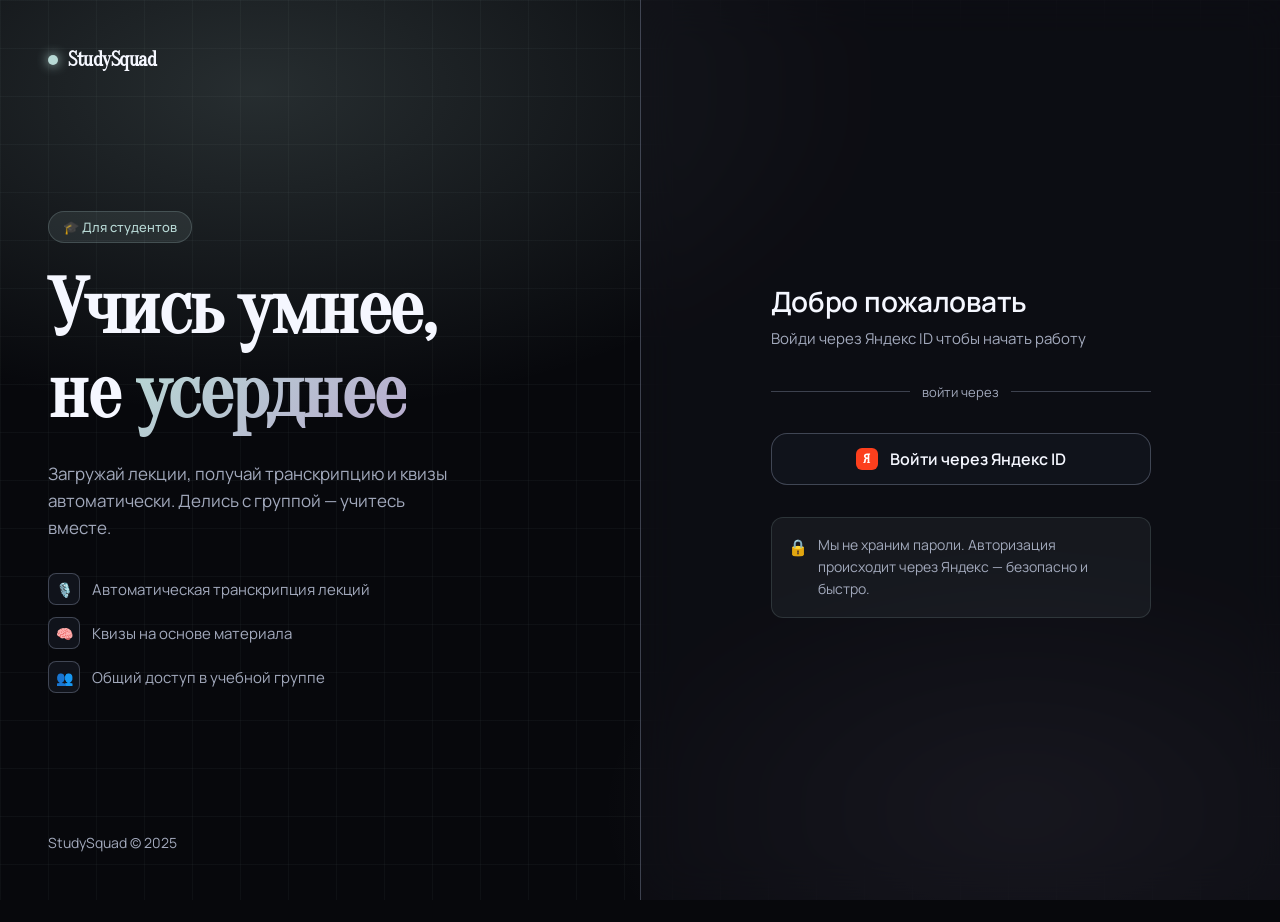
==== index.html @ 183f1c45 "ud upload video" ====
<!DOCTYPE html>
<html lang="ru">
<head>
  <meta charset="UTF-8" />
  <meta name="viewport" content="width=device-width, initial-scale=1.0" />
  <title>StudySquad — учись вместе</title>
  <script>(function(){try{var t=localStorage.getItem("study_theme")||"dark";document.documentElement.setAttribute("data-theme",t);}catch(e){document.documentElement.setAttribute("data-theme","dark");}})();</script>
  <link rel="preconnect" href="https://fonts.googleapis.com" />
  <link href="https://fonts.googleapis.com/css2?family=JetBrains+Mono:wght@500;600&family=Manrope:wght@400;500;600;700&family=Oranienbaum&display=swap" rel="stylesheet" />
  <style>
    *, *::before, *::after { box-sizing: border-box; margin: 0; padding: 0; }

    :root {
      --bg: #07080c;
      --surface: #10131b;
      --border: rgba(166,177,204,0.32);
      --accent: #b7d8d4;
      --accent2: #b8abce;
      --text: #f5f7ff;
      --muted: #a2a9bc;
      --radius: 16px;
      --font-display: 'Oranienbaum', serif;
      --font-ui: 'Manrope', sans-serif;
      --font-mono: 'JetBrains Mono', ui-monospace, SFMono-Regular, Menlo, Consolas, monospace;
    }

    html, body {
      height: 100%;
      background: var(--bg);
      color: var(--text);
      font-family: var(--font-ui);
      overflow: hidden;
    }

    /* Background */
    .bg {
      position: fixed; inset: 0; z-index: 0;
      background:
        radial-gradient(ellipse 80% 60% at 20% 10%, rgba(183,216,212,0.18) 0%, transparent 60%),
        radial-gradient(ellipse 60% 50% at 80% 90%, rgba(184,171,206,0.12) 0%, transparent 55%),
        var(--bg);
    }

    .grid-overlay {
      position: fixed; inset: 0; z-index: 0;
      background-image:
        linear-gradient(rgba(183,216,212,0.04) 1px, transparent 1px),
        linear-gradient(90deg, rgba(183,216,212,0.04) 1px, transparent 1px);
      background-size: 48px 48px;
    }

    /* Layout */
    .page {
      position: relative; z-index: 1;
      height: 100vh;
      display: grid;
      grid-template-columns: 1fr 1fr;
    }

    /* Left panel */
    .left {
      display: flex;
      flex-direction: column;
      justify-content: space-between;
      padding: 48px;
    }

    .logo {
      font-family: var(--font-display);
      font-size: 20px;
      font-weight: 700;
      letter-spacing: -0.5px;
      display: flex;
      align-items: center;
      gap: 10px;
    }

    .logo-dot {
      width: 10px; height: 10px;
      border-radius: 50%;
      background: var(--accent);
      box-shadow: 0 0 12px var(--accent);
      animation: pulse 2s ease-in-out infinite;
    }

    @keyframes pulse {
      0%, 100% { opacity: 1; transform: scale(1); }
      50% { opacity: 0.6; transform: scale(0.8); }
    }

    .hero {
      flex: 1;
      display: flex;
      flex-direction: column;
      justify-content: center;
      gap: 24px;
      padding: 40px 0;
    }

    .tag {
      display: inline-flex;
      align-items: center;
      gap: 8px;
      background: rgba(183,216,212,0.10);
      border: 1px solid rgba(183,216,212,0.2);
      border-radius: 100px;
      padding: 6px 14px;
      font-size: 13px;
      color: var(--accent);
      font-weight: 500;
      width: fit-content;
    }

    h1 {
      font-family: var(--font-display);
      font-size: clamp(48px, 6vw, 78px);
      font-weight: 900;
      line-height: 1.1;
      letter-spacing: -1.5px;
    }

    h1 span {
      background: linear-gradient(135deg, var(--accent), var(--accent2));
      -webkit-background-clip: text;
      -webkit-text-fill-color: transparent;
      background-clip: text;
    }

    .desc {
      font-size: 17px;
      color: var(--muted);
      line-height: 1.6;
      max-width: 400px;
    }

    .features {
      display: flex;
      flex-direction: column;
      gap: 12px;
      margin-top: 8px;
    }

    .feature {
      display: flex;
      align-items: center;
      gap: 12px;
      font-size: 15px;
      color: var(--muted);
    }

    .feature-icon {
      width: 32px; height: 32px;
      border-radius: 8px;
      background: var(--surface);
      border: 1px solid var(--border);
      display: flex; align-items: center; justify-content: center;
      font-size: 14px;
      flex-shrink: 0;
    }

    .footer-text {
      font-size: 14px;
      color: var(--muted);
    }

    /* Right panel */
    .right {
      display: flex;
      align-items: center;
      justify-content: center;
      padding: 48px;
      border-left: 1px solid var(--border);
      background: rgba(19,19,26,0.5);
      backdrop-filter: blur(20px);
    }

    .card {
      width: 100%;
      max-width: 380px;
      display: flex;
      flex-direction: column;
      gap: 32px;
    }

    .card-header h2 {
      font-family: var(--font-ui);
      font-size: 28px;
      font-weight: 600;
      letter-spacing: -0.01em;
      margin-bottom: 8px;
    }

    .card-header p {
      font-size: 15px;
      color: var(--muted);
      line-height: 1.5;
    }

    .divider {
      display: flex;
      align-items: center;
      gap: 12px;
      color: var(--muted);
      font-size: 13px;
    }

    .divider::before, .divider::after {
      content: '';
      flex: 1;
      height: 1px;
      background: var(--border);
    }

    .btn-yandex {
      width: 100%;
      padding: 14px 20px;
      border-radius: var(--radius);
      border: 1px solid var(--border);
      background: var(--surface);
      color: var(--text);
      font-family: var(--font-ui);
      font-size: 16px;
      font-weight: 600;
      cursor: pointer;
      display: flex;
      align-items: center;
      justify-content: center;
      gap: 12px;
      transition: all 0.2s ease;
      text-decoration: none;
    }

    .btn-yandex:hover {
      background: rgba(183,216,212,0.10);
      border-color: rgba(183,216,212,0.4);
      transform: translateY(-1px);
      box-shadow: 0 8px 24px rgba(183,216,212,0.15);
    }

    .btn-yandex:active { transform: translateY(0); }

    .yandex-logo {
      width: 22px; height: 22px;
      background: #fc3f1d;
      border-radius: 6px;
      display: flex; align-items: center; justify-content: center;
      font-weight: 900;
      font-size: 13px;
      color: white;
      font-family: var(--font-display);
      flex-shrink: 0;
    }

    .info-block {
      background: rgba(183,216,212,0.06);
      border: 1px solid rgba(183,216,212,0.15);
      border-radius: 12px;
      padding: 16px;
      font-size: 14px;
      color: var(--muted);
      line-height: 1.6;
      display: flex;
      gap: 10px;
      align-items: flex-start;
    }

    .info-block .icon { font-size: 16px; flex-shrink: 0; margin-top: 1px; }

    /* Mobile */
    @media (max-width: 768px) {
      .page { grid-template-columns: 1fr; }
      .left { display: none; }
      .right { border-left: none; padding: 24px; }
    }

    /* Entrance animation */
    .card { animation: fadeUp 0.6s ease both; }
    .left .hero { animation: fadeUp 0.5s ease both; }

    @keyframes fadeUp {
      from { opacity: 0; transform: translateY(20px); }
      to { opacity: 1; transform: translateY(0); }
    }
  </style>
  <link rel="stylesheet" href="theme-3-1.css" />
  <script src="theme-switcher.js" defer></script>
</head>
<body>
  <div class="bg"></div>
  <div class="grid-overlay"></div>

  <div class="page">
    <!-- Left -->
    <div class="left">
      <div class="logo">
        <div class="logo-dot"></div>
        StudySquad
      </div>

      <div class="hero">
        <div class="tag">🎓 Для студентов</div>
        <h1>Учись умнее,<br />не <span>усерднее</span></h1>
        <p class="desc">Загружай лекции, получай транскрипцию и квизы автоматически. Делись с группой — учитесь вместе.</p>

        <div class="features">
          <div class="feature">
            <div class="feature-icon">🎙️</div>
            Автоматическая транскрипция лекций
          </div>
          <div class="feature">
            <div class="feature-icon">🧠</div>
            Квизы на основе материала
          </div>
          <div class="feature">
            <div class="feature-icon">👥</div>
            Общий доступ в учебной группе
          </div>
        </div>
      </div>

      <p class="footer-text">StudySquad © 2025</p>
    </div>

    <!-- Right -->
    <div class="right">
      <div class="card">
        <div class="card-header">
          <h2>Добро пожаловать</h2>
          <p>Войди через Яндекс ID чтобы начать работу</p>
        </div>

        <div class="divider">войти через</div>

        <a href="#" class="btn-yandex" id="loginBtn">
          <div class="yandex-logo">Я</div>
          Войти через Яндекс ID
        </a>

        <div class="info-block">
          <span class="icon">🔒</span>
          <span>Мы не храним пароли. Авторизация происходит через Яндекс — безопасно и быстро.</span>
        </div>
      </div>
    </div>
  </div>

  <script>
    // Конфиг — замени CLIENT_ID на свой из oauth.yandex.ru
    const CONFIG = {
      CLIENT_ID: 'd99fd9a6b15043a9a332ecf4b406b68f',
      REDIRECT_URI: 'https://sunrekay.github.io/study-squad/callback.html',
      API_URL: 'https://d5dl1rb13ng0aicdmdk1.hsvi2zuh.apigw.yandexcloud.net'
    }

    document.getElementById('loginBtn').addEventListener('click', (e) => {
      e.preventDefault()
      const url = `https://oauth.yandex.ru/authorize?response_type=code&client_id=${CONFIG.CLIENT_ID}&redirect_uri=${encodeURIComponent(CONFIG.REDIRECT_URI)}`
      window.location.href = url
    })

    // Если уже залогинен — редирект на дашборд
    if (localStorage.getItem('token')) {
      window.location.href = 'dashboard.html'
    }
  </script>
</body>
</html>
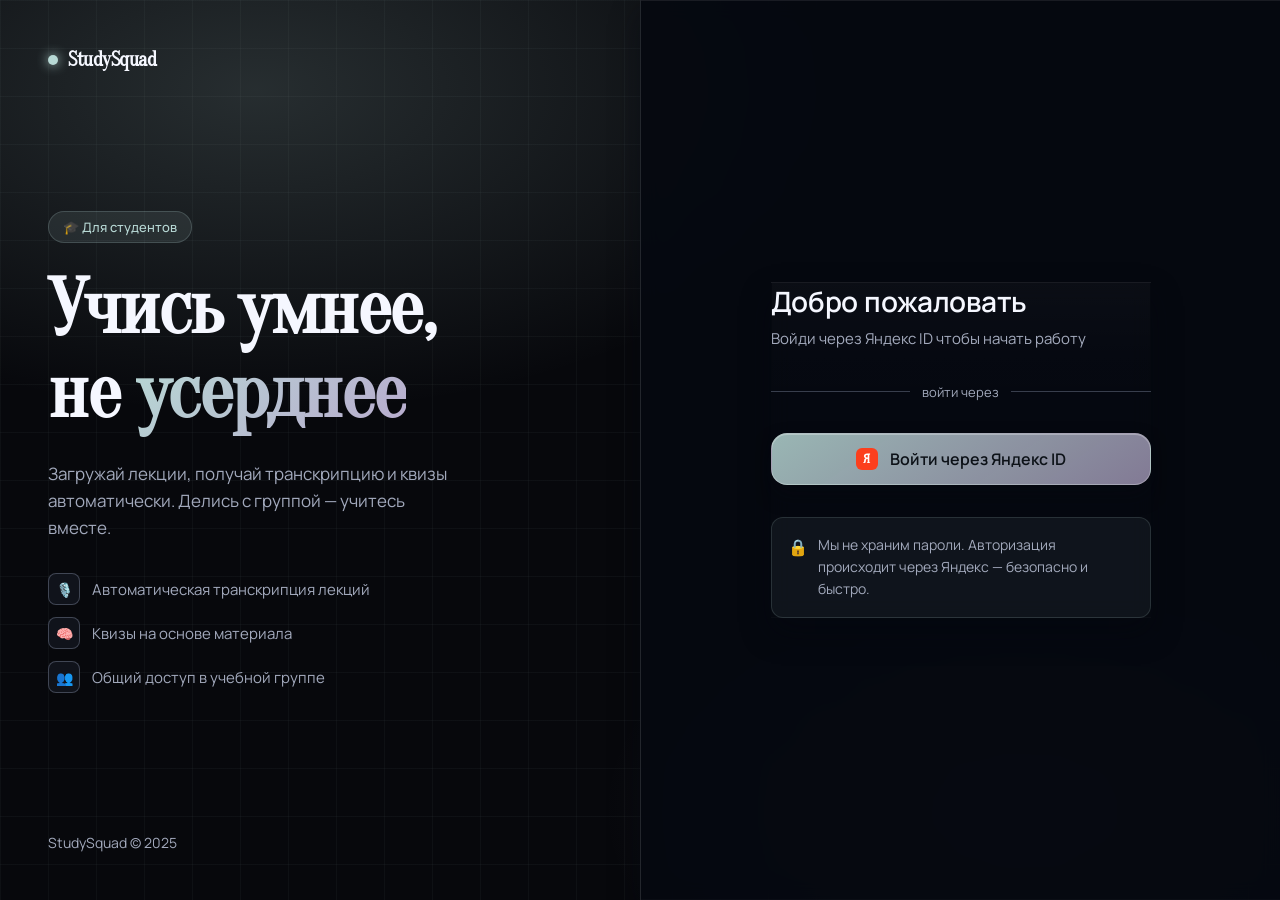
==== commit cf670749: "ud upload video" ====
--- a/index.html
+++ b/index.html
@@ -4,7 +4,7 @@
   <meta charset="UTF-8" />
   <meta name="viewport" content="width=device-width, initial-scale=1.0" />
   <title>StudySquad — учись вместе</title>
-  <script>(function(){try{var t=localStorage.getItem("study_theme")||"dark";document.documentElement.setAttribute("data-theme",t);}catch(e){document.documentElement.setAttribute("data-theme","dark");}})();</script>
+  <script>document.documentElement.setAttribute("data-theme","dark");</script>
   <link rel="preconnect" href="https://fonts.googleapis.com" />
   <link href="https://fonts.googleapis.com/css2?family=JetBrains+Mono:wght@500;600&family=Manrope:wght@400;500;600;700&family=Oranienbaum&display=swap" rel="stylesheet" />
   <style>
@@ -283,7 +283,7 @@
     }
   </style>
   <link rel="stylesheet" href="theme-3-1.css" />
-  <script src="theme-switcher.js" defer></script>
+
 </head>
 <body>
   <div class="bg"></div>
--- a/theme-3-1.css
+++ b/theme-3-1.css
@@ -0,0 +1,155 @@
+/* ══════════════════════════════════════════════
+   ТЁМНАЯ ТЕМА (по умолчанию)
+══════════════════════════════════════════════ */
+:root,
+[data-theme="dark"] {
+  --bg: #07080c;
+  --surface: #10131b;
+  --surface2: #171c27;
+  --border: rgba(166,177,204,0.32);
+  --accent: #b7d8d4;
+  --accent2: #b8abce;
+  --text: #f5f7ff;
+  --muted: #a2a9bc;
+  --success: #4ade80;
+  --error: #f87171;
+  --warning: #fbbf24;
+
+  --glass-fill: rgba(8, 11, 18, 0.88);
+  --glass-fill-strong: rgba(6, 9, 16, 0.94);
+  --glass-stroke: rgba(255, 255, 255, 0.12);
+  --glass-stroke-soft: rgba(255, 255, 255, 0.09);
+  --glass-inner: inset 0 1px 0 rgba(255, 255, 255, 0.08), inset 0 -1px 0 rgba(255, 255, 255, 0.02);
+  --glass-shadow: 0 14px 28px rgba(4, 7, 16, 0.44);
+  --glass-blur: 10px;
+
+}
+
+
+/* ══════════════════════════════════════════════
+   ДЕКОРАТИВНЫЙ ФОН (цветы)
+══════════════════════════════════════════════ */
+.bg::before,
+.bg::after {
+  content: '';
+  position: absolute;
+  pointer-events: none;
+  background-repeat: no-repeat;
+  background-size: contain;
+  filter: saturate(112%) drop-shadow(0 12px 24px rgba(7, 11, 24, 0.42));
+}
+
+.bg::before {
+  width: clamp(136px, 16vw, 240px);
+  height: clamp(136px, 16vw, 240px);
+  left: clamp(8px, 2vw, 26px);
+  bottom: clamp(8px, 2vw, 34px);
+  opacity: 0.23;
+  background-image: url('design-concepts/assets/flowers/flower-9.png');
+}
+
+.bg::after {
+  width: clamp(128px, 14vw, 220px);
+  height: clamp(128px, 14vw, 220px);
+  right: clamp(4px, 1.8vw, 22px);
+  top: clamp(40px, 12vh, 110px);
+  opacity: 0.2;
+  background-image: url('design-concepts/assets/flowers/flower-16.png');
+}
+
+
+/* ══════════════════════════════════════════════
+   GLASSMORPHISM (тёмная тема)
+══════════════════════════════════════════════ */
+[data-theme="dark"] .right,
+[data-theme="dark"] .sidebar,
+[data-theme="dark"] .mobile-nav,
+[data-theme="dark"] .mobile-header,
+[data-theme="dark"] .card,
+[data-theme="dark"] .stat-card,
+[data-theme="dark"] .transcription-card,
+[data-theme="dark"] .quiz-card,
+[data-theme="dark"] .transcript-card,
+[data-theme="dark"] .question-card,
+[data-theme="dark"] .results-card,
+[data-theme="dark"] .dropzone,
+[data-theme="dark"] .copy-btn,
+[data-theme="dark"] .btn-secondary {
+  background: var(--glass-fill-strong) !important;
+  border-color: var(--glass-stroke) !important;
+  backdrop-filter: blur(var(--glass-blur)) saturate(108%);
+  -webkit-backdrop-filter: blur(var(--glass-blur)) saturate(108%);
+  box-shadow: var(--glass-inner), var(--glass-shadow);
+}
+
+[data-theme="dark"] .stat-card::before,
+[data-theme="dark"] .transcription-card::before,
+[data-theme="dark"] .quiz-card::before,
+[data-theme="dark"] .transcript-card::before,
+[data-theme="dark"] .question-card::before,
+[data-theme="dark"] .results-card::before,
+[data-theme="dark"] .dropzone::before,
+[data-theme="dark"] .card::before {
+  content: '';
+  position: absolute;
+  inset: 1px;
+  border-radius: inherit;
+  pointer-events: none;
+  background: linear-gradient(180deg, rgba(255,255,255,0.07), rgba(255,255,255,0.008) 24%, transparent 52%);
+  opacity: 0.34;
+}
+
+[data-theme="dark"] .input {
+  background: rgba(8, 12, 20, 0.72) !important;
+  border-color: var(--glass-stroke-soft) !important;
+}
+[data-theme="dark"] .input:focus { border-color: rgba(183,216,212,0.54) !important; }
+
+/* ══════════════════════════════════════════════
+   КНОПКИ (обе темы)
+══════════════════════════════════════════════ */
+.btn-primary,
+.btn-submit,
+.btn-start,
+.btn-next,
+.btn-yandex {
+  color: #0d1218 !important;
+  border-color: rgba(255, 255, 255, 0.25) !important;
+  background: linear-gradient(145deg, rgba(183,216,212,0.84), rgba(184,171,206,0.7)) !important;
+  box-shadow: inset 0 1px 0 rgba(255,255,255,0.28), 0 10px 20px rgba(6,10,18,0.34) !important;
+}
+
+
+.btn-primary:hover,
+.btn-submit:hover:not(:disabled),
+.btn-start:hover,
+.btn-next:hover { transform: translateY(-1px); }
+
+
+/* ══════════════════════════════════════════════
+   РАЗНОЕ
+══════════════════════════════════════════════ */
+.nav-item.nav-disabled {
+  opacity: 0.54;
+  pointer-events: none;
+  cursor: default;
+}
+
+.mobile-nav-item {
+  font-size: 11px !important;
+}
+
+a:focus-visible,
+button:focus-visible,
+input:focus-visible,
+select:focus-visible,
+textarea:focus-visible {
+  outline: 2px solid var(--accent) !important;
+  outline-offset: 2px !important;
+}
+
+@media (max-width: 768px) {
+  .bg::after { display: none; }
+  .bg::before { opacity: 0.16; left: -4px; bottom: 12px; }
+}
+
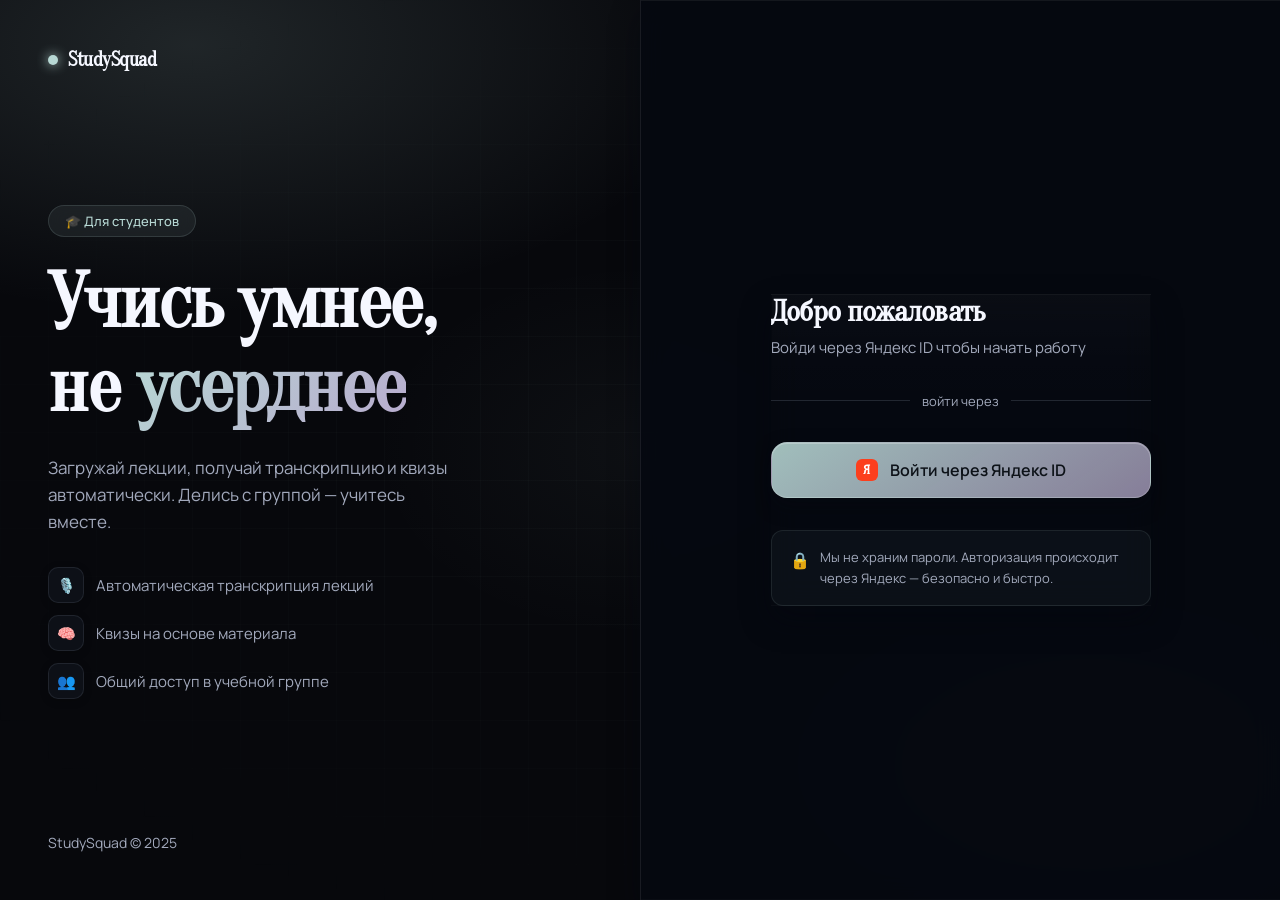
==== commit 5ae740f6: "ud upload video" ====
--- a/index.html
+++ b/index.html
@@ -36,17 +36,20 @@
     .bg {
       position: fixed; inset: 0; z-index: 0;
       background:
-        radial-gradient(ellipse 80% 60% at 20% 10%, rgba(183,216,212,0.18) 0%, transparent 60%),
-        radial-gradient(ellipse 60% 50% at 80% 90%, rgba(184,171,206,0.12) 0%, transparent 55%),
+        radial-gradient(ellipse 70% 50% at 15% 5%, rgba(183,216,212,0.14) 0%, transparent 60%),
+        radial-gradient(ellipse 50% 40% at 85% 85%, rgba(184,171,206,0.10) 0%, transparent 55%),
+        radial-gradient(ellipse 30% 30% at 50% 50%, rgba(183,216,212,0.04) 0%, transparent 70%),
         var(--bg);
     }
 
     .grid-overlay {
       position: fixed; inset: 0; z-index: 0;
       background-image:
-        linear-gradient(rgba(183,216,212,0.04) 1px, transparent 1px),
-        linear-gradient(90deg, rgba(183,216,212,0.04) 1px, transparent 1px);
+        linear-gradient(rgba(183,216,212,0.025) 1px, transparent 1px),
+        linear-gradient(90deg, rgba(183,216,212,0.025) 1px, transparent 1px);
       background-size: 48px 48px;
+      mask-image: radial-gradient(ellipse 80% 70% at 50% 50%, black 30%, transparent 80%);
+      -webkit-mask-image: radial-gradient(ellipse 80% 70% at 50% 50%, black 30%, transparent 80%);
     }
 
     /* Layout */
@@ -101,14 +104,15 @@
       display: inline-flex;
       align-items: center;
       gap: 8px;
-      background: rgba(183,216,212,0.10);
-      border: 1px solid rgba(183,216,212,0.2);
+      background: rgba(183,216,212,0.08);
+      border: 1px solid rgba(183,216,212,0.15);
       border-radius: 100px;
-      padding: 6px 14px;
+      padding: 6px 16px;
       font-size: 13px;
       color: var(--accent);
       font-weight: 500;
       width: fit-content;
+      backdrop-filter: blur(8px);
     }
 
     h1 {
@@ -149,13 +153,14 @@
     }
 
     .feature-icon {
-      width: 32px; height: 32px;
-      border-radius: 8px;
-      background: var(--surface);
-      border: 1px solid var(--border);
+      width: 36px; height: 36px;
+      border-radius: 10px;
+      background: rgba(16, 19, 27, 0.8);
+      border: 1px solid rgba(166,177,204,0.12);
       display: flex; align-items: center; justify-content: center;
-      font-size: 14px;
+      font-size: 15px;
       flex-shrink: 0;
+      box-shadow: 0 2px 8px rgba(0,0,0,0.2);
     }
 
     .footer-text {
@@ -169,9 +174,9 @@
       align-items: center;
       justify-content: center;
       padding: 48px;
-      border-left: 1px solid var(--border);
-      background: rgba(19,19,26,0.5);
-      backdrop-filter: blur(20px);
+      border-left: 1px solid rgba(166,177,204,0.10);
+      background: rgba(12,14,22,0.6);
+      backdrop-filter: blur(24px);
     }
 
     .card {
@@ -183,10 +188,10 @@
     }
 
     .card-header h2 {
-      font-family: var(--font-ui);
-      font-size: 28px;
-      font-weight: 600;
-      letter-spacing: -0.01em;
+      font-family: var(--font-display);
+      font-size: 30px;
+      font-weight: 700;
+      letter-spacing: -0.02em;
       margin-bottom: 8px;
     }
 
@@ -213,9 +218,9 @@
 
     .btn-yandex {
       width: 100%;
-      padding: 14px 20px;
+      padding: 16px 20px;
       border-radius: var(--radius);
-      border: 1px solid var(--border);
+      border: 1px solid rgba(166,177,204,0.15);
       background: var(--surface);
       color: var(--text);
       font-family: var(--font-ui);
@@ -226,15 +231,27 @@
       align-items: center;
       justify-content: center;
       gap: 12px;
-      transition: all 0.2s ease;
+      transition: all 0.25s ease;
       text-decoration: none;
-    }
+      position: relative;
+      overflow: hidden;
+    }
+
+    .btn-yandex::before {
+      content: '';
+      position: absolute;
+      inset: 0;
+      background: linear-gradient(145deg, rgba(183,216,212,0.06), rgba(184,171,206,0.04));
+      opacity: 0;
+      transition: opacity 0.25s;
+    }
+
+    .btn-yandex:hover::before { opacity: 1; }
 
     .btn-yandex:hover {
-      background: rgba(183,216,212,0.10);
-      border-color: rgba(183,216,212,0.4);
-      transform: translateY(-1px);
-      box-shadow: 0 8px 24px rgba(183,216,212,0.15);
+      border-color: rgba(183,216,212,0.3);
+      transform: translateY(-2px);
+      box-shadow: 0 10px 28px rgba(183,216,212,0.12);
     }
 
     .btn-yandex:active { transform: translateY(0); }
@@ -252,11 +269,11 @@
     }
 
     .info-block {
-      background: rgba(183,216,212,0.06);
-      border: 1px solid rgba(183,216,212,0.15);
+      background: rgba(183,216,212,0.04);
+      border: 1px solid rgba(183,216,212,0.10);
       border-radius: 12px;
-      padding: 16px;
-      font-size: 14px;
+      padding: 16px 18px;
+      font-size: 13px;
       color: var(--muted);
       line-height: 1.6;
       display: flex;
@@ -273,14 +290,18 @@
       .right { border-left: none; padding: 24px; }
     }
 
-    /* Entrance animation */
-    .card { animation: fadeUp 0.6s ease both; }
-    .left .hero { animation: fadeUp 0.5s ease both; }
+    /* Entrance animations */
+    .left .logo { animation: fadeUp 0.5s ease both; animation-delay: 0.1s; }
+    .left .hero { animation: fadeUp 0.6s ease both; animation-delay: 0.2s; }
+    .left .footer-text { animation: fadeUp 0.5s ease both; animation-delay: 0.4s; }
+    .card { animation: fadeUp 0.6s ease both; animation-delay: 0.3s; }
 
     @keyframes fadeUp {
-      from { opacity: 0; transform: translateY(20px); }
+      from { opacity: 0; transform: translateY(16px); }
       to { opacity: 1; transform: translateY(0); }
     }
+
+    .logo, .hero, .footer-text, .card { opacity: 0; }
   </style>
   <link rel="stylesheet" href="theme-3-1.css" />
 
--- a/theme-3-1.css
+++ b/theme-3-1.css
@@ -6,7 +6,7 @@
   --bg: #07080c;
   --surface: #10131b;
   --surface2: #171c27;
-  --border: rgba(166,177,204,0.32);
+  --border: rgba(166,177,204,0.18);
   --accent: #b7d8d4;
   --accent2: #b8abce;
   --text: #f5f7ff;
@@ -17,14 +17,31 @@
 
   --glass-fill: rgba(8, 11, 18, 0.88);
   --glass-fill-strong: rgba(6, 9, 16, 0.94);
-  --glass-stroke: rgba(255, 255, 255, 0.12);
-  --glass-stroke-soft: rgba(255, 255, 255, 0.09);
-  --glass-inner: inset 0 1px 0 rgba(255, 255, 255, 0.08), inset 0 -1px 0 rgba(255, 255, 255, 0.02);
+  --glass-stroke: rgba(255, 255, 255, 0.08);
+  --glass-stroke-soft: rgba(255, 255, 255, 0.05);
+  --glass-inner: inset 0 1px 0 rgba(255, 255, 255, 0.06), inset 0 -1px 0 rgba(255, 255, 255, 0.02);
   --glass-shadow: 0 14px 28px rgba(4, 7, 16, 0.44);
-  --glass-blur: 10px;
-
-}
-
+  --glass-blur: 14px;
+
+  --glow-accent: rgba(183,216,212,0.12);
+  --glow-accent2: rgba(184,171,206,0.10);
+}
+
+/* ══════════════════════════════════════════════
+   ПЛАВНЫЕ ПЕРЕХОДЫ
+══════════════════════════════════════════════ */
+*, *::before, *::after {
+  transition-property: background-color, border-color, box-shadow, opacity, transform;
+  transition-duration: 0s;
+  transition-timing-function: ease;
+}
+
+a, button, .nav-item, .stat-card, .transcription-card, .quiz-card,
+.transcript-card, .question-card, .option, .btn-primary, .btn-secondary,
+.btn-submit, .btn-start, .btn-next, .btn-yandex, .copy-btn, .tab-btn,
+.dropzone, .mobile-nav-item {
+  transition-duration: 0.2s;
+}
 
 /* ══════════════════════════════════════════════
    ДЕКОРАТИВНЫЙ ФОН (цветы)
@@ -57,9 +74,8 @@
   background-image: url('design-concepts/assets/flowers/flower-16.png');
 }
 
-
-/* ══════════════════════════════════════════════
-   GLASSMORPHISM (тёмная тема)
+/* ══════════════════════════════════════════════
+   GLASSMORPHISM
 ══════════════════════════════════════════════ */
 [data-theme="dark"] .right,
 [data-theme="dark"] .sidebar,
@@ -95,7 +111,7 @@
   inset: 1px;
   border-radius: inherit;
   pointer-events: none;
-  background: linear-gradient(180deg, rgba(255,255,255,0.07), rgba(255,255,255,0.008) 24%, transparent 52%);
+  background: linear-gradient(180deg, rgba(255,255,255,0.06), rgba(255,255,255,0.008) 24%, transparent 52%);
   opacity: 0.34;
 }
 
@@ -106,7 +122,34 @@
 [data-theme="dark"] .input:focus { border-color: rgba(183,216,212,0.54) !important; }
 
 /* ══════════════════════════════════════════════
-   КНОПКИ (обе темы)
+   ЭФФЕКТЫ HOVER НА КАРТОЧКАХ
+══════════════════════════════════════════════ */
+.stat-card,
+.transcription-card,
+.quiz-card,
+.transcript-card {
+  position: relative;
+}
+
+.stat-card:hover {
+  border-color: rgba(183,216,212,0.22) !important;
+  box-shadow: var(--glass-inner), 0 14px 28px rgba(4, 7, 16, 0.44), 0 0 20px var(--glow-accent) !important;
+  transform: translateY(-2px);
+}
+
+.transcription-card:hover {
+  border-color: rgba(183,216,212,0.22) !important;
+  box-shadow: var(--glass-inner), 0 8px 24px rgba(4, 7, 16, 0.44), 0 0 16px var(--glow-accent) !important;
+}
+
+.quiz-card:hover {
+  border-color: rgba(184,171,206,0.22) !important;
+  box-shadow: var(--glass-inner), 0 8px 24px rgba(4, 7, 16, 0.44), 0 0 16px var(--glow-accent2) !important;
+  transform: translateY(-3px);
+}
+
+/* ══════════════════════════════════════════════
+   КНОПКИ
 ══════════════════════════════════════════════ */
 .btn-primary,
 .btn-submit,
@@ -114,23 +157,94 @@
 .btn-next,
 .btn-yandex {
   color: #0d1218 !important;
-  border-color: rgba(255, 255, 255, 0.25) !important;
-  background: linear-gradient(145deg, rgba(183,216,212,0.84), rgba(184,171,206,0.7)) !important;
-  box-shadow: inset 0 1px 0 rgba(255,255,255,0.28), 0 10px 20px rgba(6,10,18,0.34) !important;
-}
-
+  border-color: rgba(255, 255, 255, 0.18) !important;
+  background: linear-gradient(145deg, rgba(183,216,212,0.88), rgba(184,171,206,0.72)) !important;
+  box-shadow: inset 0 1px 0 rgba(255,255,255,0.25), 0 8px 20px rgba(6,10,18,0.34) !important;
+}
 
 .btn-primary:hover,
 .btn-submit:hover:not(:disabled),
 .btn-start:hover,
-.btn-next:hover { transform: translateY(-1px); }
-
+.btn-next:hover {
+  transform: translateY(-2px);
+  box-shadow: inset 0 1px 0 rgba(255,255,255,0.25), 0 12px 28px rgba(183,216,212,0.2) !important;
+}
+
+.btn-primary:active,
+.btn-submit:active,
+.btn-start:active,
+.btn-next:active {
+  transform: translateY(0);
+}
+
+/* ══════════════════════════════════════════════
+   SIDEBAR
+══════════════════════════════════════════════ */
+.sidebar {
+  border-right-color: var(--glass-stroke) !important;
+}
+
+.nav-item.active {
+  background: rgba(183,216,212,0.10) !important;
+  box-shadow: inset 3px 0 0 var(--accent);
+}
+
+.avatar {
+  box-shadow: 0 2px 8px rgba(183,216,212,0.2);
+}
+
+/* ══════════════════════════════════════════════
+   STAT CARDS — АКЦЕНТНЫЕ ПОЛОСКИ
+══════════════════════════════════════════════ */
+.stat-card {
+  overflow: hidden;
+}
+
+.stat-card::after {
+  content: '';
+  position: absolute;
+  top: 0;
+  left: 0;
+  right: 0;
+  height: 2px;
+  background: linear-gradient(90deg, var(--accent), var(--accent2));
+  opacity: 0.6;
+  border-radius: 16px 16px 0 0;
+}
+
+/* ══════════════════════════════════════════════
+   СКРОЛЛБАР
+══════════════════════════════════════════════ */
+::-webkit-scrollbar {
+  width: 6px;
+}
+
+::-webkit-scrollbar-track {
+  background: transparent;
+}
+
+::-webkit-scrollbar-thumb {
+  background: rgba(166,177,204,0.2);
+  border-radius: 3px;
+}
+
+::-webkit-scrollbar-thumb:hover {
+  background: rgba(166,177,204,0.35);
+}
+
+/* ══════════════════════════════════════════════
+   SELECTION
+══════════════════════════════════════════════ */
+::selection {
+  background: rgba(183,216,212,0.25);
+  color: var(--text);
+}
 
 /* ══════════════════════════════════════════════
    РАЗНОЕ
 ══════════════════════════════════════════════ */
 .nav-item.nav-disabled {
-  opacity: 0.54;
+  opacity: 0.42;
   pointer-events: none;
   cursor: default;
 }
@@ -152,4 +266,3 @@
   .bg::after { display: none; }
   .bg::before { opacity: 0.16; left: -4px; bottom: 12px; }
 }
-
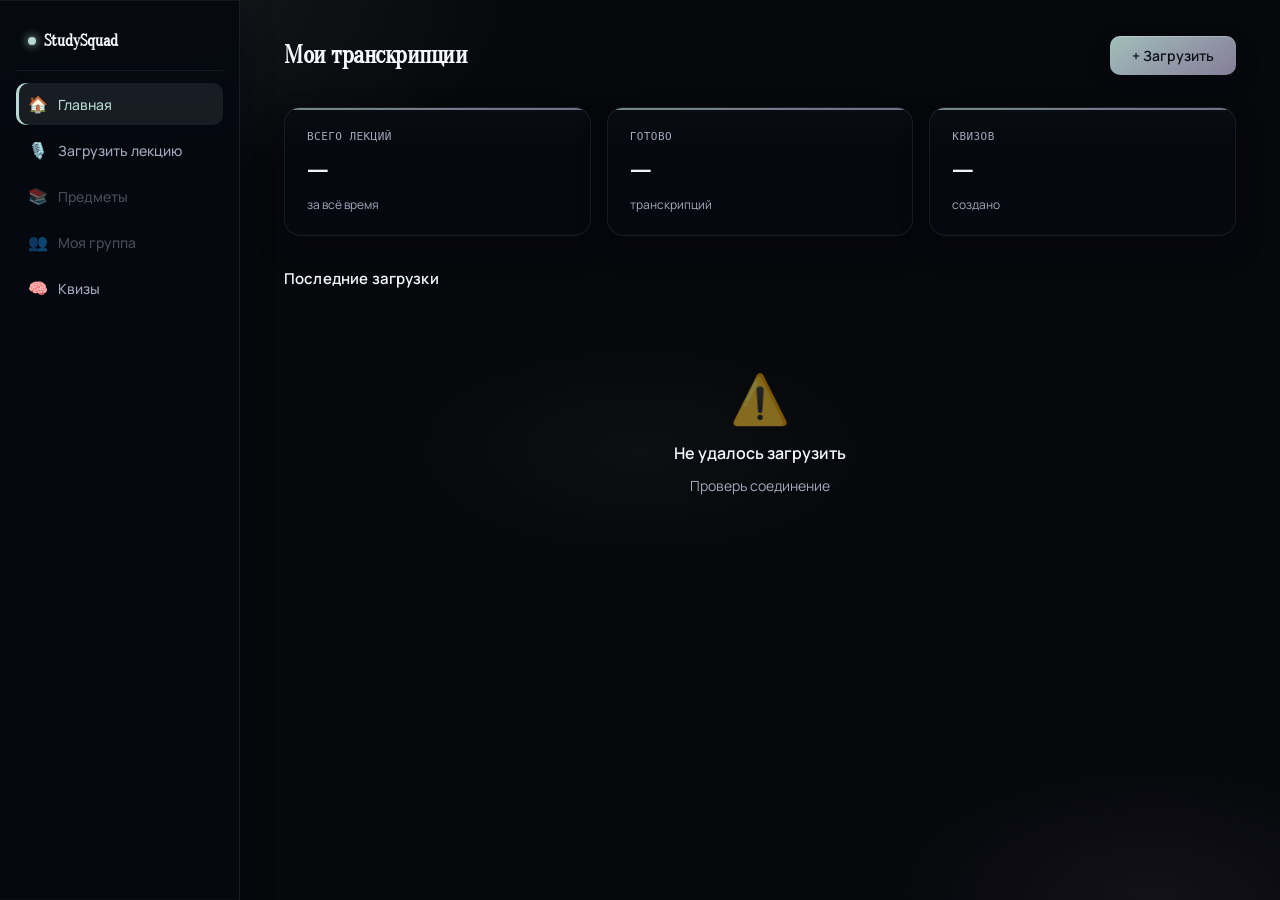
==== commit 18fa37e4: "ud upload video" ====
--- a/index.html
+++ b/index.html
@@ -2,387 +2,16 @@
 <html lang="ru">
 <head>
   <meta charset="UTF-8" />
-  <meta name="viewport" content="width=device-width, initial-scale=1.0" />
-  <title>StudySquad — учись вместе</title>
+  <title>StudySquad</title>
   <script>document.documentElement.setAttribute("data-theme","dark");</script>
-  <link rel="preconnect" href="https://fonts.googleapis.com" />
-  <link href="https://fonts.googleapis.com/css2?family=JetBrains+Mono:wght@500;600&family=Manrope:wght@400;500;600;700&family=Oranienbaum&display=swap" rel="stylesheet" />
-  <style>
-    *, *::before, *::after { box-sizing: border-box; margin: 0; padding: 0; }
-
-    :root {
-      --bg: #07080c;
-      --surface: #10131b;
-      --border: rgba(166,177,204,0.32);
-      --accent: #b7d8d4;
-      --accent2: #b8abce;
-      --text: #f5f7ff;
-      --muted: #a2a9bc;
-      --radius: 16px;
-      --font-display: 'Oranienbaum', serif;
-      --font-ui: 'Manrope', sans-serif;
-      --font-mono: 'JetBrains Mono', ui-monospace, SFMono-Regular, Menlo, Consolas, monospace;
-    }
-
-    html, body {
-      height: 100%;
-      background: var(--bg);
-      color: var(--text);
-      font-family: var(--font-ui);
-      overflow: hidden;
-    }
-
-    /* Background */
-    .bg {
-      position: fixed; inset: 0; z-index: 0;
-      background:
-        radial-gradient(ellipse 70% 50% at 15% 5%, rgba(183,216,212,0.14) 0%, transparent 60%),
-        radial-gradient(ellipse 50% 40% at 85% 85%, rgba(184,171,206,0.10) 0%, transparent 55%),
-        radial-gradient(ellipse 30% 30% at 50% 50%, rgba(183,216,212,0.04) 0%, transparent 70%),
-        var(--bg);
-    }
-
-    .grid-overlay {
-      position: fixed; inset: 0; z-index: 0;
-      background-image:
-        linear-gradient(rgba(183,216,212,0.025) 1px, transparent 1px),
-        linear-gradient(90deg, rgba(183,216,212,0.025) 1px, transparent 1px);
-      background-size: 48px 48px;
-      mask-image: radial-gradient(ellipse 80% 70% at 50% 50%, black 30%, transparent 80%);
-      -webkit-mask-image: radial-gradient(ellipse 80% 70% at 50% 50%, black 30%, transparent 80%);
-    }
-
-    /* Layout */
-    .page {
-      position: relative; z-index: 1;
-      height: 100vh;
-      display: grid;
-      grid-template-columns: 1fr 1fr;
-    }
-
-    /* Left panel */
-    .left {
-      display: flex;
-      flex-direction: column;
-      justify-content: space-between;
-      padding: 48px;
-    }
-
-    .logo {
-      font-family: var(--font-display);
-      font-size: 20px;
-      font-weight: 700;
-      letter-spacing: -0.5px;
-      display: flex;
-      align-items: center;
-      gap: 10px;
-    }
-
-    .logo-dot {
-      width: 10px; height: 10px;
-      border-radius: 50%;
-      background: var(--accent);
-      box-shadow: 0 0 12px var(--accent);
-      animation: pulse 2s ease-in-out infinite;
-    }
-
-    @keyframes pulse {
-      0%, 100% { opacity: 1; transform: scale(1); }
-      50% { opacity: 0.6; transform: scale(0.8); }
-    }
-
-    .hero {
-      flex: 1;
-      display: flex;
-      flex-direction: column;
-      justify-content: center;
-      gap: 24px;
-      padding: 40px 0;
-    }
-
-    .tag {
-      display: inline-flex;
-      align-items: center;
-      gap: 8px;
-      background: rgba(183,216,212,0.08);
-      border: 1px solid rgba(183,216,212,0.15);
-      border-radius: 100px;
-      padding: 6px 16px;
-      font-size: 13px;
-      color: var(--accent);
-      font-weight: 500;
-      width: fit-content;
-      backdrop-filter: blur(8px);
-    }
-
-    h1 {
-      font-family: var(--font-display);
-      font-size: clamp(48px, 6vw, 78px);
-      font-weight: 900;
-      line-height: 1.1;
-      letter-spacing: -1.5px;
-    }
-
-    h1 span {
-      background: linear-gradient(135deg, var(--accent), var(--accent2));
-      -webkit-background-clip: text;
-      -webkit-text-fill-color: transparent;
-      background-clip: text;
-    }
-
-    .desc {
-      font-size: 17px;
-      color: var(--muted);
-      line-height: 1.6;
-      max-width: 400px;
-    }
-
-    .features {
-      display: flex;
-      flex-direction: column;
-      gap: 12px;
-      margin-top: 8px;
-    }
-
-    .feature {
-      display: flex;
-      align-items: center;
-      gap: 12px;
-      font-size: 15px;
-      color: var(--muted);
-    }
-
-    .feature-icon {
-      width: 36px; height: 36px;
-      border-radius: 10px;
-      background: rgba(16, 19, 27, 0.8);
-      border: 1px solid rgba(166,177,204,0.12);
-      display: flex; align-items: center; justify-content: center;
-      font-size: 15px;
-      flex-shrink: 0;
-      box-shadow: 0 2px 8px rgba(0,0,0,0.2);
-    }
-
-    .footer-text {
-      font-size: 14px;
-      color: var(--muted);
-    }
-
-    /* Right panel */
-    .right {
-      display: flex;
-      align-items: center;
-      justify-content: center;
-      padding: 48px;
-      border-left: 1px solid rgba(166,177,204,0.10);
-      background: rgba(12,14,22,0.6);
-      backdrop-filter: blur(24px);
-    }
-
-    .card {
-      width: 100%;
-      max-width: 380px;
-      display: flex;
-      flex-direction: column;
-      gap: 32px;
-    }
-
-    .card-header h2 {
-      font-family: var(--font-display);
-      font-size: 30px;
-      font-weight: 700;
-      letter-spacing: -0.02em;
-      margin-bottom: 8px;
-    }
-
-    .card-header p {
-      font-size: 15px;
-      color: var(--muted);
-      line-height: 1.5;
-    }
-
-    .divider {
-      display: flex;
-      align-items: center;
-      gap: 12px;
-      color: var(--muted);
-      font-size: 13px;
-    }
-
-    .divider::before, .divider::after {
-      content: '';
-      flex: 1;
-      height: 1px;
-      background: var(--border);
-    }
-
-    .btn-yandex {
-      width: 100%;
-      padding: 16px 20px;
-      border-radius: var(--radius);
-      border: 1px solid rgba(166,177,204,0.15);
-      background: var(--surface);
-      color: var(--text);
-      font-family: var(--font-ui);
-      font-size: 16px;
-      font-weight: 600;
-      cursor: pointer;
-      display: flex;
-      align-items: center;
-      justify-content: center;
-      gap: 12px;
-      transition: all 0.25s ease;
-      text-decoration: none;
-      position: relative;
-      overflow: hidden;
-    }
-
-    .btn-yandex::before {
-      content: '';
-      position: absolute;
-      inset: 0;
-      background: linear-gradient(145deg, rgba(183,216,212,0.06), rgba(184,171,206,0.04));
-      opacity: 0;
-      transition: opacity 0.25s;
-    }
-
-    .btn-yandex:hover::before { opacity: 1; }
-
-    .btn-yandex:hover {
-      border-color: rgba(183,216,212,0.3);
-      transform: translateY(-2px);
-      box-shadow: 0 10px 28px rgba(183,216,212,0.12);
-    }
-
-    .btn-yandex:active { transform: translateY(0); }
-
-    .yandex-logo {
-      width: 22px; height: 22px;
-      background: #fc3f1d;
-      border-radius: 6px;
-      display: flex; align-items: center; justify-content: center;
-      font-weight: 900;
-      font-size: 13px;
-      color: white;
-      font-family: var(--font-display);
-      flex-shrink: 0;
-    }
-
-    .info-block {
-      background: rgba(183,216,212,0.04);
-      border: 1px solid rgba(183,216,212,0.10);
-      border-radius: 12px;
-      padding: 16px 18px;
-      font-size: 13px;
-      color: var(--muted);
-      line-height: 1.6;
-      display: flex;
-      gap: 10px;
-      align-items: flex-start;
-    }
-
-    .info-block .icon { font-size: 16px; flex-shrink: 0; margin-top: 1px; }
-
-    /* Mobile */
-    @media (max-width: 768px) {
-      .page { grid-template-columns: 1fr; }
-      .left { display: none; }
-      .right { border-left: none; padding: 24px; }
-    }
-
-    /* Entrance animations */
-    .left .logo { animation: fadeUp 0.5s ease both; animation-delay: 0.1s; }
-    .left .hero { animation: fadeUp 0.6s ease both; animation-delay: 0.2s; }
-    .left .footer-text { animation: fadeUp 0.5s ease both; animation-delay: 0.4s; }
-    .card { animation: fadeUp 0.6s ease both; animation-delay: 0.3s; }
-
-    @keyframes fadeUp {
-      from { opacity: 0; transform: translateY(16px); }
-      to { opacity: 1; transform: translateY(0); }
-    }
-
-    .logo, .hero, .footer-text, .card { opacity: 0; }
-  </style>
-  <link rel="stylesheet" href="theme-3-1.css" />
-
+  <!-- Yandex.Metrika counter -->
+  <script type="text/javascript">(function(m,e,t,r,i,k,a){m[i]=m[i]||function(){(m[i].a=m[i].a||[]).push(arguments)};m[i].l=1*new Date();for(var j=0;j<document.scripts.length;j++){if(document.scripts[j].src===r){return;}}k=e.createElement(t),a=e.getElementsByTagName(t)[0],k.async=1,k.src=r,a.parentNode.insertBefore(k,a)})(window,document,'script','https://mc.yandex.ru/metrika/tag.js?id=108513695','ym');ym(108513695,'init',{ssr:true,webvisor:true,clickmap:true,accurateTrackBounce:true,trackLinks:true});</script>
+  <noscript><div><img src="https://mc.yandex.ru/watch/108513695" style="position:absolute;left:-9999px;" alt=""/></div></noscript>
+  <!-- /Yandex.Metrika counter -->
+  <script>
+    if (!localStorage.getItem('user_id')) { localStorage.setItem('user_id', crypto.randomUUID()) }
+    window.location.href = 'dashboard.html'
+  </script>
 </head>
-<body>
-  <div class="bg"></div>
-  <div class="grid-overlay"></div>
-
-  <div class="page">
-    <!-- Left -->
-    <div class="left">
-      <div class="logo">
-        <div class="logo-dot"></div>
-        StudySquad
-      </div>
-
-      <div class="hero">
-        <div class="tag">🎓 Для студентов</div>
-        <h1>Учись умнее,<br />не <span>усерднее</span></h1>
-        <p class="desc">Загружай лекции, получай транскрипцию и квизы автоматически. Делись с группой — учитесь вместе.</p>
-
-        <div class="features">
-          <div class="feature">
-            <div class="feature-icon">🎙️</div>
-            Автоматическая транскрипция лекций
-          </div>
-          <div class="feature">
-            <div class="feature-icon">🧠</div>
-            Квизы на основе материала
-          </div>
-          <div class="feature">
-            <div class="feature-icon">👥</div>
-            Общий доступ в учебной группе
-          </div>
-        </div>
-      </div>
-
-      <p class="footer-text">StudySquad © 2025</p>
-    </div>
-
-    <!-- Right -->
-    <div class="right">
-      <div class="card">
-        <div class="card-header">
-          <h2>Добро пожаловать</h2>
-          <p>Войди через Яндекс ID чтобы начать работу</p>
-        </div>
-
-        <div class="divider">войти через</div>
-
-        <a href="#" class="btn-yandex" id="loginBtn">
-          <div class="yandex-logo">Я</div>
-          Войти через Яндекс ID
-        </a>
-
-        <div class="info-block">
-          <span class="icon">🔒</span>
-          <span>Мы не храним пароли. Авторизация происходит через Яндекс — безопасно и быстро.</span>
-        </div>
-      </div>
-    </div>
-  </div>
-
-  <script>
-    // Конфиг — замени CLIENT_ID на свой из oauth.yandex.ru
-    const CONFIG = {
-      CLIENT_ID: 'd99fd9a6b15043a9a332ecf4b406b68f',
-      REDIRECT_URI: 'https://sunrekay.github.io/study-squad/callback.html',
-      API_URL: 'https://d5dl1rb13ng0aicdmdk1.hsvi2zuh.apigw.yandexcloud.net'
-    }
-
-    document.getElementById('loginBtn').addEventListener('click', (e) => {
-      e.preventDefault()
-      const url = `https://oauth.yandex.ru/authorize?response_type=code&client_id=${CONFIG.CLIENT_ID}&redirect_uri=${encodeURIComponent(CONFIG.REDIRECT_URI)}`
-      window.location.href = url
-    })
-
-    // Если уже залогинен — редирект на дашборд
-    if (localStorage.getItem('token')) {
-      window.location.href = 'dashboard.html'
-    }
-  </script>
-</body>
+<body></body>
 </html>
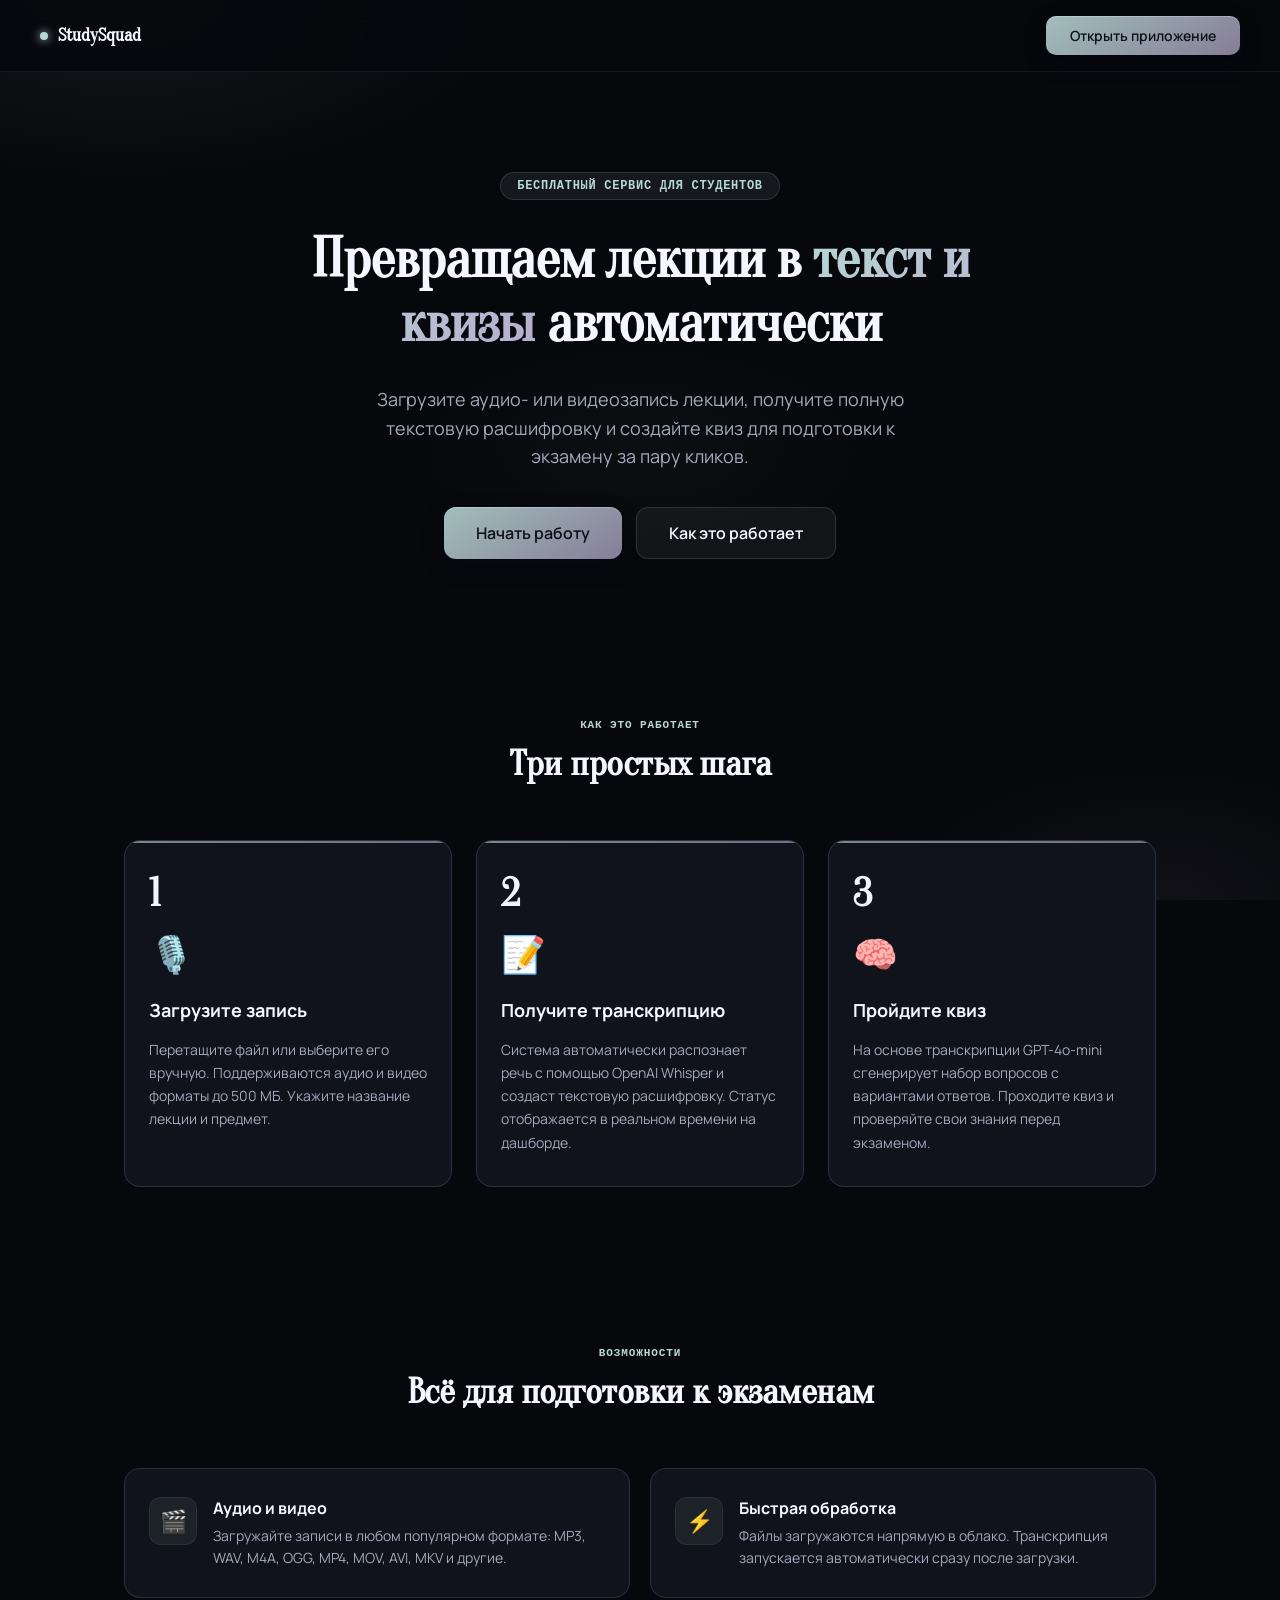
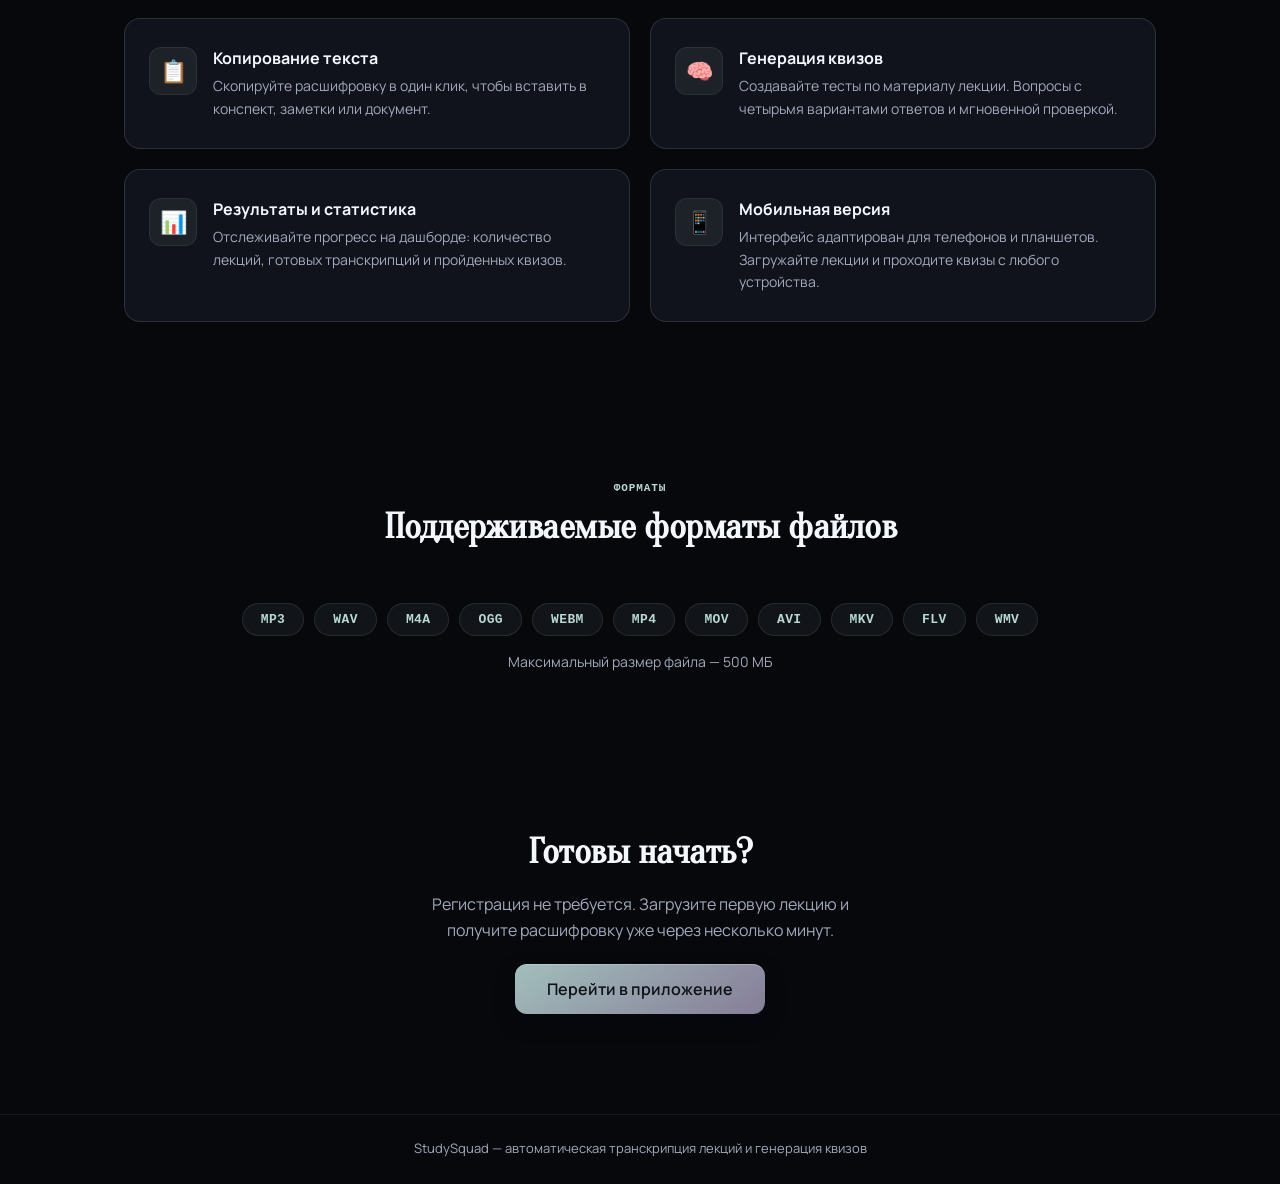
==== commit ed79d406: "ud upload video" ====
--- a/index.html
+++ b/index.html
@@ -2,16 +2,330 @@
 <html lang="ru">
 <head>
   <meta charset="UTF-8" />
-  <title>StudySquad</title>
+  <meta name="viewport" content="width=device-width, initial-scale=1.0" />
+  <title>StudySquad — автоматическая транскрипция лекций и квизы</title>
   <script>document.documentElement.setAttribute("data-theme","dark");</script>
   <!-- Yandex.Metrika counter -->
   <script type="text/javascript">(function(m,e,t,r,i,k,a){m[i]=m[i]||function(){(m[i].a=m[i].a||[]).push(arguments)};m[i].l=1*new Date();for(var j=0;j<document.scripts.length;j++){if(document.scripts[j].src===r){return;}}k=e.createElement(t),a=e.getElementsByTagName(t)[0],k.async=1,k.src=r,a.parentNode.insertBefore(k,a)})(window,document,'script','https://mc.yandex.ru/metrika/tag.js?id=108513695','ym');ym(108513695,'init',{ssr:true,webvisor:true,clickmap:true,accurateTrackBounce:true,trackLinks:true});</script>
   <noscript><div><img src="https://mc.yandex.ru/watch/108513695" style="position:absolute;left:-9999px;" alt=""/></div></noscript>
   <!-- /Yandex.Metrika counter -->
+  <link rel="preconnect" href="https://fonts.googleapis.com" />
+  <link href="https://fonts.googleapis.com/css2?family=JetBrains+Mono:wght@500;600&family=Manrope:wght@400;500;600;700&family=Oranienbaum&display=swap" rel="stylesheet" />
+  <style>
+    *, *::before, *::after { box-sizing: border-box; margin: 0; padding: 0; }
+
+    :root {
+      --bg: #07080c; --surface: #10131b; --surface2: #171c27; --border: rgba(166,177,204,0.32);
+      --accent: #b7d8d4; --accent2: #b8abce; --text: #f5f7ff; --muted: #a2a9bc;
+      --radius: 16px; --success: #4ade80; --warning: #fbbf24; --error: #f87171;
+      --font-display: 'Oranienbaum', serif; --font-ui: 'Manrope', sans-serif; --font-mono: 'JetBrains Mono', ui-monospace, SFMono-Regular, Menlo, Consolas, monospace;
+    }
+
+    html { scroll-behavior: smooth; }
+    html, body { min-height: 100%; background: var(--bg); color: var(--text); font-family: var(--font-ui); }
+
+    .bg {
+      position: fixed; inset: 0; z-index: 0;
+      background: radial-gradient(ellipse 60% 40% at 10% 0%, rgba(183,216,212,0.08) 0%, transparent 50%),
+                  radial-gradient(ellipse 40% 30% at 90% 100%, rgba(184,171,206,0.06) 0%, transparent 50%),
+                  radial-gradient(ellipse 30% 20% at 50% 50%, rgba(183,216,212,0.03) 0%, transparent 60%),
+                  var(--bg);
+      pointer-events: none;
+    }
+
+    .page { position: relative; z-index: 1; }
+
+    /* ── Header ── */
+    .header {
+      position: sticky; top: 0; z-index: 50;
+      display: flex; align-items: center; justify-content: space-between;
+      padding: 16px 40px;
+      background: rgba(7,8,12,0.85);
+      backdrop-filter: blur(16px);
+      border-bottom: 1px solid rgba(166,177,204,0.10);
+    }
+    .header-logo { font-family: var(--font-display); font-size: 18px; font-weight: 700; display: flex; align-items: center; gap: 10px; }
+    .logo-dot { width: 8px; height: 8px; border-radius: 50%; background: var(--accent); box-shadow: 0 0 10px var(--accent); }
+    .header-cta {
+      display: inline-flex; align-items: center; gap: 8px;
+      padding: 10px 24px; border-radius: 10px; font-size: 14px; font-weight: 600;
+      font-family: var(--font-ui); text-decoration: none; cursor: pointer; border: none;
+      color: #0d1218;
+      background: linear-gradient(145deg, rgba(183,216,212,0.88), rgba(184,171,206,0.72));
+      box-shadow: inset 0 1px 0 rgba(255,255,255,0.25), 0 8px 20px rgba(6,10,18,0.34);
+      transition: transform 0.2s, box-shadow 0.2s;
+    }
+    .header-cta:hover { transform: translateY(-2px); box-shadow: inset 0 1px 0 rgba(255,255,255,0.25), 0 12px 28px rgba(183,216,212,0.2); }
+
+    /* ── Hero ── */
+    .hero {
+      display: flex; flex-direction: column; align-items: center; text-align: center;
+      padding: 100px 24px 80px; gap: 28px;
+      max-width: 800px; margin: 0 auto;
+    }
+    .hero-badge {
+      font-family: var(--font-mono); font-size: 12px; font-weight: 600; letter-spacing: 0.06em;
+      text-transform: uppercase; color: var(--accent);
+      padding: 6px 16px; border-radius: 100px;
+      background: rgba(183,216,212,0.08); border: 1px solid rgba(183,216,212,0.15);
+    }
+    .hero-title { font-family: var(--font-display); font-size: clamp(36px, 6vw, 56px); line-height: 1.15; letter-spacing: -1px; }
+    .hero-title .highlight {
+      background: linear-gradient(135deg, var(--accent), var(--accent2));
+      -webkit-background-clip: text; -webkit-text-fill-color: transparent; background-clip: text;
+    }
+    .hero-sub { font-size: 18px; color: var(--muted); max-width: 560px; line-height: 1.6; }
+    .hero-actions { display: flex; gap: 14px; flex-wrap: wrap; justify-content: center; margin-top: 8px; }
+    .btn-hero {
+      display: inline-flex; align-items: center; gap: 8px;
+      padding: 14px 32px; border-radius: 12px; font-size: 16px; font-weight: 600;
+      font-family: var(--font-ui); text-decoration: none; cursor: pointer; border: none;
+      transition: transform 0.2s, box-shadow 0.2s;
+    }
+    .btn-hero-primary {
+      color: #0d1218;
+      background: linear-gradient(145deg, rgba(183,216,212,0.88), rgba(184,171,206,0.72));
+      box-shadow: inset 0 1px 0 rgba(255,255,255,0.25), 0 8px 20px rgba(6,10,18,0.34);
+    }
+    .btn-hero-primary:hover { transform: translateY(-2px); box-shadow: inset 0 1px 0 rgba(255,255,255,0.25), 0 12px 28px rgba(183,216,212,0.2); }
+    .btn-hero-secondary {
+      color: var(--text); background: rgba(255,255,255,0.05); border: 1px solid var(--border);
+    }
+    .btn-hero-secondary:hover { background: rgba(255,255,255,0.08); transform: translateY(-1px); }
+
+    /* ── Sections ── */
+    .section { padding: 80px 24px; max-width: 1080px; margin: 0 auto; }
+    .section-header { text-align: center; margin-bottom: 56px; }
+    .section-label {
+      font-family: var(--font-mono); font-size: 11px; font-weight: 600; letter-spacing: 0.08em;
+      text-transform: uppercase; color: var(--accent); margin-bottom: 12px;
+    }
+    .section-title { font-family: var(--font-display); font-size: clamp(24px, 4vw, 36px); letter-spacing: -0.5px; }
+
+    /* ── How it works (Steps) ── */
+    .steps { display: grid; grid-template-columns: repeat(3, 1fr); gap: 24px; }
+    .step-card {
+      position: relative; background: var(--surface); border: 1px solid var(--border);
+      border-radius: var(--radius); padding: 32px 24px; display: flex; flex-direction: column; gap: 16px;
+      overflow: hidden;
+    }
+    .step-card::after {
+      content: ''; position: absolute; top: 0; left: 0; right: 0; height: 2px;
+      background: linear-gradient(90deg, var(--accent), var(--accent2)); opacity: 0.6;
+      border-radius: 16px 16px 0 0;
+    }
+    .step-num {
+      font-family: var(--font-display); font-size: 40px; font-weight: 700;
+      background: linear-gradient(135deg, var(--text), var(--accent));
+      -webkit-background-clip: text; -webkit-text-fill-color: transparent; background-clip: text;
+      line-height: 1;
+    }
+    .step-icon { font-size: 36px; margin-bottom: 4px; }
+    .step-title { font-size: 18px; font-weight: 700; }
+    .step-desc { font-size: 14px; color: var(--muted); line-height: 1.65; }
+
+    /* ── Features grid ── */
+    .features { display: grid; grid-template-columns: repeat(2, 1fr); gap: 20px; }
+    .feature-card {
+      position: relative; background: var(--surface); border: 1px solid var(--border);
+      border-radius: var(--radius); padding: 28px 24px; display: flex; gap: 16px; align-items: flex-start;
+      overflow: hidden; transition: border-color 0.2s, transform 0.2s;
+    }
+    .feature-card:hover { border-color: rgba(183,216,212,0.22); transform: translateY(-2px); }
+    .feature-icon {
+      width: 48px; height: 48px; border-radius: 12px; flex-shrink: 0;
+      background: rgba(183,216,212,0.08); border: 1px solid rgba(183,216,212,0.08);
+      display: flex; align-items: center; justify-content: center; font-size: 22px;
+    }
+    .feature-body { flex: 1; }
+    .feature-title { font-size: 16px; font-weight: 700; margin-bottom: 6px; }
+    .feature-desc { font-size: 14px; color: var(--muted); line-height: 1.6; }
+
+    /* ── Formats ── */
+    .formats-wrap { display: flex; flex-wrap: wrap; gap: 10px; justify-content: center; margin-top: 32px; }
+    .format-tag {
+      font-family: var(--font-mono); font-size: 13px; font-weight: 600; letter-spacing: 0.03em;
+      padding: 8px 18px; border-radius: 100px;
+      background: rgba(183,216,212,0.06); border: 1px solid rgba(183,216,212,0.12);
+      color: var(--accent);
+    }
+
+    /* ── CTA bottom ── */
+    .cta-section {
+      padding: 80px 24px 100px; text-align: center;
+      display: flex; flex-direction: column; align-items: center; gap: 20px;
+    }
+    .cta-title { font-family: var(--font-display); font-size: clamp(24px, 4vw, 36px); letter-spacing: -0.5px; }
+    .cta-sub { font-size: 16px; color: var(--muted); max-width: 480px; line-height: 1.6; }
+
+    /* ── Footer ── */
+    .footer {
+      border-top: 1px solid rgba(166,177,204,0.10);
+      padding: 24px 40px; text-align: center;
+      font-size: 13px; color: var(--muted);
+    }
+
+    /* ── Animations ── */
+    @keyframes fadeUp { from { opacity: 0; transform: translateY(24px); } to { opacity: 1; transform: translateY(0); } }
+    .hero-badge { animation: fadeUp 0.5s ease both; }
+    .hero-title { animation: fadeUp 0.5s ease both 0.1s; }
+    .hero-sub { animation: fadeUp 0.5s ease both 0.2s; }
+    .hero-actions { animation: fadeUp 0.5s ease both 0.3s; }
+
+    /* ── Responsive ── */
+    @media (max-width: 768px) {
+      .header { padding: 14px 20px; }
+      .hero { padding: 60px 20px 50px; }
+      .section { padding: 50px 20px; }
+      .steps { grid-template-columns: 1fr; }
+      .features { grid-template-columns: 1fr; }
+      .cta-section { padding: 50px 20px 80px; }
+      .footer { padding: 20px; }
+    }
+  </style>
+  <link rel="stylesheet" href="theme-3-1.css" />
+</head>
+<body>
+  <div class="bg"></div>
+
+  <div class="page">
+    <!-- Header -->
+    <header class="header">
+      <div class="header-logo">
+        <div class="logo-dot"></div>
+        StudySquad
+      </div>
+      <a href="dashboard.html" class="header-cta">Открыть приложение</a>
+    </header>
+
+    <!-- Hero -->
+    <section class="hero">
+      <div class="hero-badge">Бесплатный сервис для студентов</div>
+      <h1 class="hero-title">Превращаем лекции в <span class="highlight">текст и квизы</span> автоматически</h1>
+      <p class="hero-sub">Загрузите аудио- или видеозапись лекции, получите полную текстовую расшифровку и создайте квиз для подготовки к экзамену за пару кликов.</p>
+      <div class="hero-actions">
+        <a href="dashboard.html" class="btn-hero btn-hero-primary">Начать работу</a>
+        <a href="#how" class="btn-hero btn-hero-secondary">Как это работает</a>
+      </div>
+    </section>
+
+    <!-- How it works -->
+    <section class="section" id="how">
+      <div class="section-header">
+        <div class="section-label">Как это работает</div>
+        <h2 class="section-title">Три простых шага</h2>
+      </div>
+      <div class="steps">
+        <div class="step-card">
+          <div class="step-num">1</div>
+          <div class="step-icon">🎙️</div>
+          <div class="step-title">Загрузите запись</div>
+          <div class="step-desc">Перетащите файл или выберите его вручную. Поддерживаются аудио и видео форматы до 500 МБ. Укажите название лекции и предмет.</div>
+        </div>
+        <div class="step-card">
+          <div class="step-num">2</div>
+          <div class="step-icon">📝</div>
+          <div class="step-title">Получите транскрипцию</div>
+          <div class="step-desc">Система автоматически распознает речь с помощью OpenAI Whisper и создаст текстовую расшифровку. Статус отображается в реальном времени на дашборде.</div>
+        </div>
+        <div class="step-card">
+          <div class="step-num">3</div>
+          <div class="step-icon">🧠</div>
+          <div class="step-title">Пройдите квиз</div>
+          <div class="step-desc">На основе транскрипции GPT-4o-mini сгенерирует набор вопросов с вариантами ответов. Проходите квиз и проверяйте свои знания перед экзаменом.</div>
+        </div>
+      </div>
+    </section>
+
+    <!-- Features -->
+    <section class="section" id="features">
+      <div class="section-header">
+        <div class="section-label">Возможности</div>
+        <h2 class="section-title">Всё для подготовки к экзаменам</h2>
+      </div>
+      <div class="features">
+        <div class="feature-card">
+          <div class="feature-icon">🎬</div>
+          <div class="feature-body">
+            <div class="feature-title">Аудио и видео</div>
+            <div class="feature-desc">Загружайте записи в любом популярном формате: MP3, WAV, M4A, OGG, MP4, MOV, AVI, MKV и другие.</div>
+          </div>
+        </div>
+        <div class="feature-card">
+          <div class="feature-icon">⚡</div>
+          <div class="feature-body">
+            <div class="feature-title">Быстрая обработка</div>
+            <div class="feature-desc">Файлы загружаются напрямую в облако. Транскрипция запускается автоматически сразу после загрузки.</div>
+          </div>
+        </div>
+        <div class="feature-card">
+          <div class="feature-icon">📋</div>
+          <div class="feature-body">
+            <div class="feature-title">Копирование текста</div>
+            <div class="feature-desc">Скопируйте расшифровку в один клик, чтобы вставить в конспект, заметки или документ.</div>
+          </div>
+        </div>
+        <div class="feature-card">
+          <div class="feature-icon">🧠</div>
+          <div class="feature-body">
+            <div class="feature-title">Генерация квизов</div>
+            <div class="feature-desc">Создавайте тесты по материалу лекции. Вопросы с четырьмя вариантами ответов и мгновенной проверкой.</div>
+          </div>
+        </div>
+        <div class="feature-card">
+          <div class="feature-icon">📊</div>
+          <div class="feature-body">
+            <div class="feature-title">Результаты и статистика</div>
+            <div class="feature-desc">Отслеживайте прогресс на дашборде: количество лекций, готовых транскрипций и пройденных квизов.</div>
+          </div>
+        </div>
+        <div class="feature-card">
+          <div class="feature-icon">📱</div>
+          <div class="feature-body">
+            <div class="feature-title">Мобильная версия</div>
+            <div class="feature-desc">Интерфейс адаптирован для телефонов и планшетов. Загружайте лекции и проходите квизы с любого устройства.</div>
+          </div>
+        </div>
+      </div>
+    </section>
+
+    <!-- Supported formats -->
+    <section class="section">
+      <div class="section-header">
+        <div class="section-label">Форматы</div>
+        <h2 class="section-title">Поддерживаемые форматы файлов</h2>
+      </div>
+      <div class="formats-wrap">
+        <span class="format-tag">MP3</span>
+        <span class="format-tag">WAV</span>
+        <span class="format-tag">M4A</span>
+        <span class="format-tag">OGG</span>
+        <span class="format-tag">WEBM</span>
+        <span class="format-tag">MP4</span>
+        <span class="format-tag">MOV</span>
+        <span class="format-tag">AVI</span>
+        <span class="format-tag">MKV</span>
+        <span class="format-tag">FLV</span>
+        <span class="format-tag">WMV</span>
+      </div>
+      <p style="text-align:center; color:var(--muted); margin-top:16px; font-size:14px;">Максимальный размер файла — 500 МБ</p>
+    </section>
+
+    <!-- CTA -->
+    <section class="cta-section">
+      <h2 class="cta-title">Готовы начать?</h2>
+      <p class="cta-sub">Регистрация не требуется. Загрузите первую лекцию и получите расшифровку уже через несколько минут.</p>
+      <a href="dashboard.html" class="btn-hero btn-hero-primary">Перейти в приложение</a>
+    </section>
+
+    <!-- Footer -->
+    <footer class="footer">
+      StudySquad — автоматическая транскрипция лекций и генерация квизов
+    </footer>
+  </div>
+
   <script>
-    if (!localStorage.getItem('user_id')) { localStorage.setItem('user_id', crypto.randomUUID()) }
-    window.location.href = 'dashboard.html'
+    if (!localStorage.getItem('user_id')) { localStorage.setItem('user_id', crypto.randomUUID()); }
   </script>
-</head>
-<body></body>
+</body>
 </html>
--- a/theme-3-1.css
+++ b/theme-3-1.css
@@ -0,0 +1,268 @@
+/* ══════════════════════════════════════════════
+   ТЁМНАЯ ТЕМА (по умолчанию)
+══════════════════════════════════════════════ */
+:root,
+[data-theme="dark"] {
+  --bg: #07080c;
+  --surface: #10131b;
+  --surface2: #171c27;
+  --border: rgba(166,177,204,0.18);
+  --accent: #b7d8d4;
+  --accent2: #b8abce;
+  --text: #f5f7ff;
+  --muted: #a2a9bc;
+  --success: #4ade80;
+  --error: #f87171;
+  --warning: #fbbf24;
+
+  --glass-fill: rgba(8, 11, 18, 0.88);
+  --glass-fill-strong: rgba(6, 9, 16, 0.94);
+  --glass-stroke: rgba(255, 255, 255, 0.08);
+  --glass-stroke-soft: rgba(255, 255, 255, 0.05);
+  --glass-inner: inset 0 1px 0 rgba(255, 255, 255, 0.06), inset 0 -1px 0 rgba(255, 255, 255, 0.02);
+  --glass-shadow: 0 14px 28px rgba(4, 7, 16, 0.44);
+  --glass-blur: 14px;
+
+  --glow-accent: rgba(183,216,212,0.12);
+  --glow-accent2: rgba(184,171,206,0.10);
+}
+
+/* ══════════════════════════════════════════════
+   ПЛАВНЫЕ ПЕРЕХОДЫ
+══════════════════════════════════════════════ */
+*, *::before, *::after {
+  transition-property: background-color, border-color, box-shadow, opacity, transform;
+  transition-duration: 0s;
+  transition-timing-function: ease;
+}
+
+a, button, .nav-item, .stat-card, .transcription-card, .quiz-card,
+.transcript-card, .question-card, .option, .btn-primary, .btn-secondary,
+.btn-submit, .btn-start, .btn-next, .btn-yandex, .copy-btn, .tab-btn,
+.dropzone, .mobile-nav-item {
+  transition-duration: 0.2s;
+}
+
+/* ══════════════════════════════════════════════
+   ДЕКОРАТИВНЫЙ ФОН (цветы)
+══════════════════════════════════════════════ */
+.bg::before,
+.bg::after {
+  content: '';
+  position: absolute;
+  pointer-events: none;
+  background-repeat: no-repeat;
+  background-size: contain;
+  filter: saturate(112%) drop-shadow(0 12px 24px rgba(7, 11, 24, 0.42));
+}
+
+.bg::before {
+  width: clamp(136px, 16vw, 240px);
+  height: clamp(136px, 16vw, 240px);
+  left: clamp(8px, 2vw, 26px);
+  bottom: clamp(8px, 2vw, 34px);
+  opacity: 0.23;
+  background-image: url('design-concepts/assets/flowers/flower-9.png');
+}
+
+.bg::after {
+  width: clamp(128px, 14vw, 220px);
+  height: clamp(128px, 14vw, 220px);
+  right: clamp(4px, 1.8vw, 22px);
+  top: clamp(40px, 12vh, 110px);
+  opacity: 0.2;
+  background-image: url('design-concepts/assets/flowers/flower-16.png');
+}
+
+/* ══════════════════════════════════════════════
+   GLASSMORPHISM
+══════════════════════════════════════════════ */
+[data-theme="dark"] .right,
+[data-theme="dark"] .sidebar,
+[data-theme="dark"] .mobile-nav,
+[data-theme="dark"] .mobile-header,
+[data-theme="dark"] .card,
+[data-theme="dark"] .stat-card,
+[data-theme="dark"] .transcription-card,
+[data-theme="dark"] .quiz-card,
+[data-theme="dark"] .transcript-card,
+[data-theme="dark"] .question-card,
+[data-theme="dark"] .results-card,
+[data-theme="dark"] .dropzone,
+[data-theme="dark"] .copy-btn,
+[data-theme="dark"] .btn-secondary {
+  background: var(--glass-fill-strong) !important;
+  border-color: var(--glass-stroke) !important;
+  backdrop-filter: blur(var(--glass-blur)) saturate(108%);
+  -webkit-backdrop-filter: blur(var(--glass-blur)) saturate(108%);
+  box-shadow: var(--glass-inner), var(--glass-shadow);
+}
+
+[data-theme="dark"] .stat-card::before,
+[data-theme="dark"] .transcription-card::before,
+[data-theme="dark"] .quiz-card::before,
+[data-theme="dark"] .transcript-card::before,
+[data-theme="dark"] .question-card::before,
+[data-theme="dark"] .results-card::before,
+[data-theme="dark"] .dropzone::before,
+[data-theme="dark"] .card::before {
+  content: '';
+  position: absolute;
+  inset: 1px;
+  border-radius: inherit;
+  pointer-events: none;
+  background: linear-gradient(180deg, rgba(255,255,255,0.06), rgba(255,255,255,0.008) 24%, transparent 52%);
+  opacity: 0.34;
+}
+
+[data-theme="dark"] .input {
+  background: rgba(8, 12, 20, 0.72) !important;
+  border-color: var(--glass-stroke-soft) !important;
+}
+[data-theme="dark"] .input:focus { border-color: rgba(183,216,212,0.54) !important; }
+
+/* ══════════════════════════════════════════════
+   ЭФФЕКТЫ HOVER НА КАРТОЧКАХ
+══════════════════════════════════════════════ */
+.stat-card,
+.transcription-card,
+.quiz-card,
+.transcript-card {
+  position: relative;
+}
+
+.stat-card:hover {
+  border-color: rgba(183,216,212,0.22) !important;
+  box-shadow: var(--glass-inner), 0 14px 28px rgba(4, 7, 16, 0.44), 0 0 20px var(--glow-accent) !important;
+  transform: translateY(-2px);
+}
+
+.transcription-card:hover {
+  border-color: rgba(183,216,212,0.22) !important;
+  box-shadow: var(--glass-inner), 0 8px 24px rgba(4, 7, 16, 0.44), 0 0 16px var(--glow-accent) !important;
+}
+
+.quiz-card:hover {
+  border-color: rgba(184,171,206,0.22) !important;
+  box-shadow: var(--glass-inner), 0 8px 24px rgba(4, 7, 16, 0.44), 0 0 16px var(--glow-accent2) !important;
+  transform: translateY(-3px);
+}
+
+/* ══════════════════════════════════════════════
+   КНОПКИ
+══════════════════════════════════════════════ */
+.btn-primary,
+.btn-submit,
+.btn-start,
+.btn-next,
+.btn-yandex {
+  color: #0d1218 !important;
+  border-color: rgba(255, 255, 255, 0.18) !important;
+  background: linear-gradient(145deg, rgba(183,216,212,0.88), rgba(184,171,206,0.72)) !important;
+  box-shadow: inset 0 1px 0 rgba(255,255,255,0.25), 0 8px 20px rgba(6,10,18,0.34) !important;
+}
+
+.btn-primary:hover,
+.btn-submit:hover:not(:disabled),
+.btn-start:hover,
+.btn-next:hover {
+  transform: translateY(-2px);
+  box-shadow: inset 0 1px 0 rgba(255,255,255,0.25), 0 12px 28px rgba(183,216,212,0.2) !important;
+}
+
+.btn-primary:active,
+.btn-submit:active,
+.btn-start:active,
+.btn-next:active {
+  transform: translateY(0);
+}
+
+/* ══════════════════════════════════════════════
+   SIDEBAR
+══════════════════════════════════════════════ */
+.sidebar {
+  border-right-color: var(--glass-stroke) !important;
+}
+
+.nav-item.active {
+  background: rgba(183,216,212,0.10) !important;
+  box-shadow: inset 3px 0 0 var(--accent);
+}
+
+.avatar {
+  box-shadow: 0 2px 8px rgba(183,216,212,0.2);
+}
+
+/* ══════════════════════════════════════════════
+   STAT CARDS — АКЦЕНТНЫЕ ПОЛОСКИ
+══════════════════════════════════════════════ */
+.stat-card {
+  overflow: hidden;
+}
+
+.stat-card::after {
+  content: '';
+  position: absolute;
+  top: 0;
+  left: 0;
+  right: 0;
+  height: 2px;
+  background: linear-gradient(90deg, var(--accent), var(--accent2));
+  opacity: 0.6;
+  border-radius: 16px 16px 0 0;
+}
+
+/* ══════════════════════════════════════════════
+   СКРОЛЛБАР
+══════════════════════════════════════════════ */
+::-webkit-scrollbar {
+  width: 6px;
+}
+
+::-webkit-scrollbar-track {
+  background: transparent;
+}
+
+::-webkit-scrollbar-thumb {
+  background: rgba(166,177,204,0.2);
+  border-radius: 3px;
+}
+
+::-webkit-scrollbar-thumb:hover {
+  background: rgba(166,177,204,0.35);
+}
+
+/* ══════════════════════════════════════════════
+   SELECTION
+══════════════════════════════════════════════ */
+::selection {
+  background: rgba(183,216,212,0.25);
+  color: var(--text);
+}
+
+/* ══════════════════════════════════════════════
+   РАЗНОЕ
+══════════════════════════════════════════════ */
+.nav-item.nav-disabled {
+  opacity: 0.42;
+  pointer-events: none;
+  cursor: default;
+}
+
+.mobile-nav-item {
+  font-size: 11px !important;
+}
+
+a:focus-visible,
+button:focus-visible,
+input:focus-visible,
+select:focus-visible,
+textarea:focus-visible {
+  outline: 2px solid var(--accent) !important;
+  outline-offset: 2px !important;
+}
+
+@media (max-width: 768px) {
+  .bg::after { display: none; }
+  .bg::before { opacity: 0.16; left: -4px; bottom: 12px; }
+}
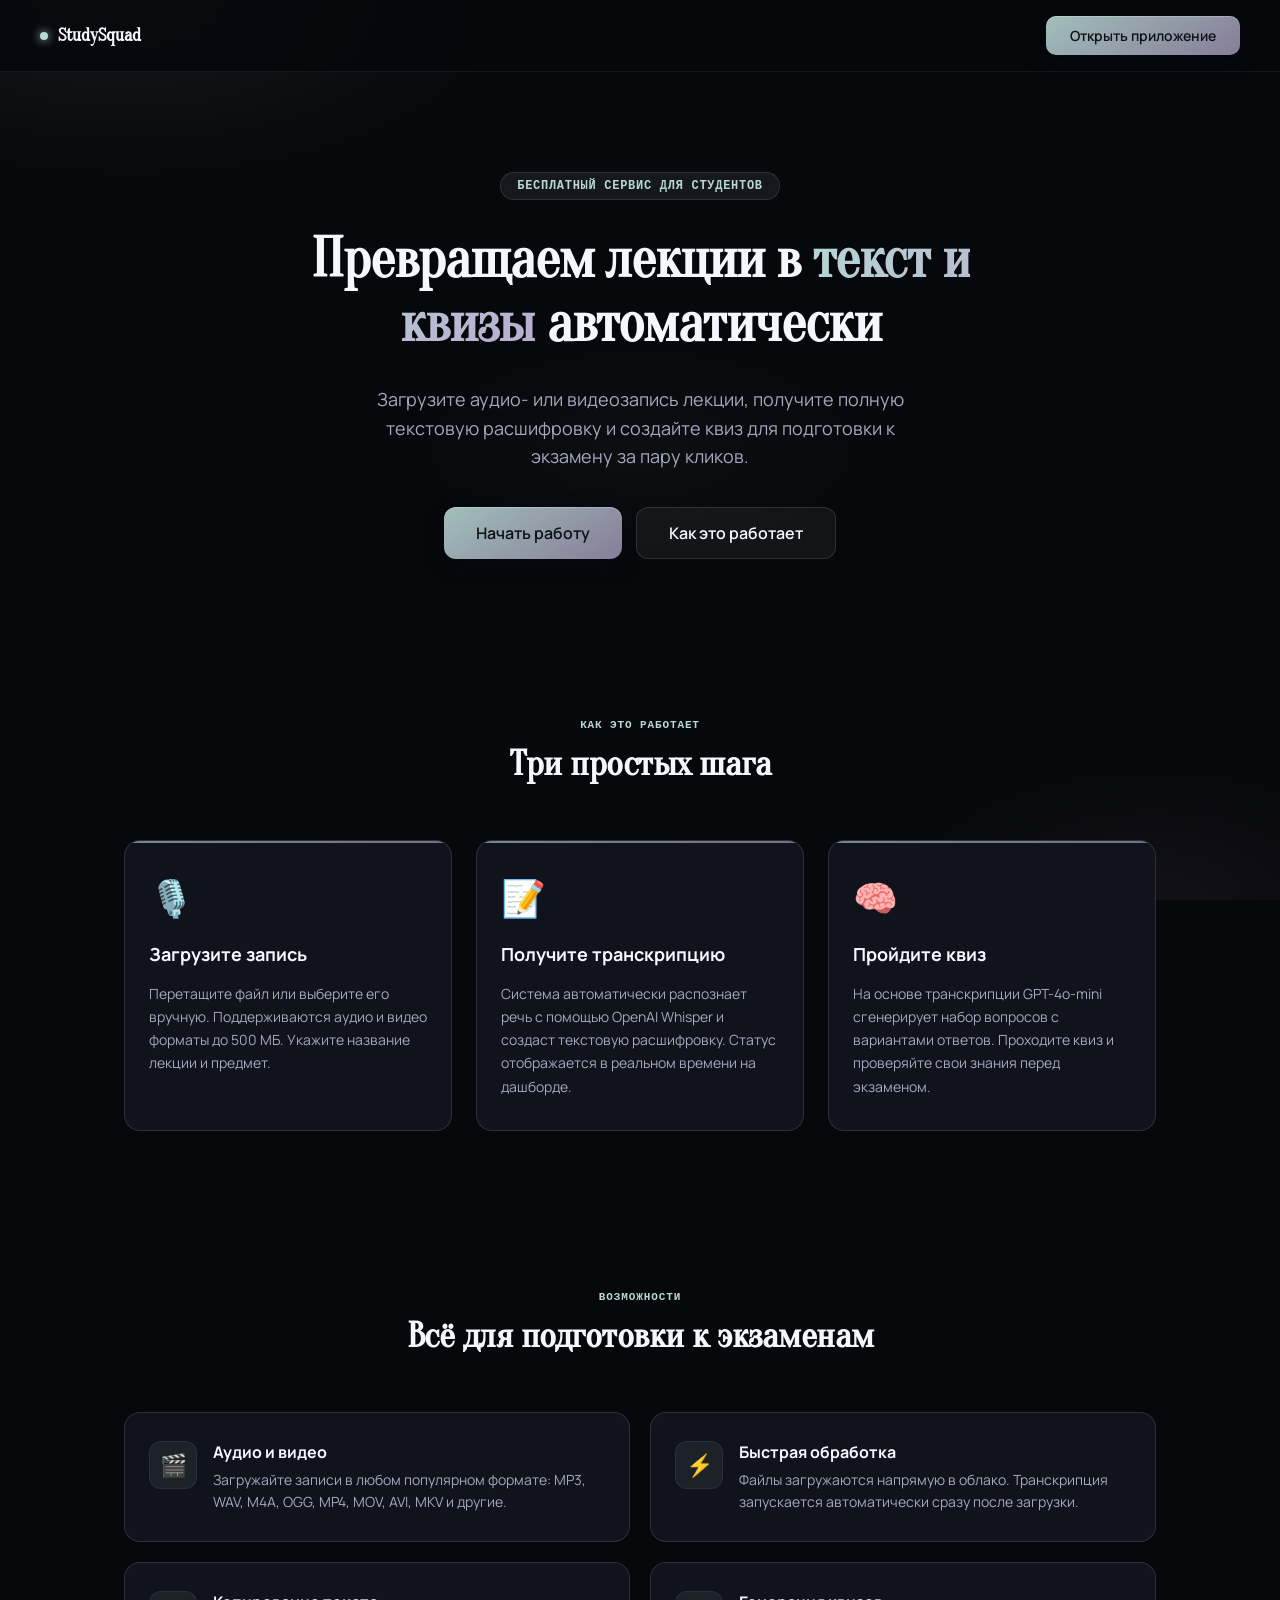
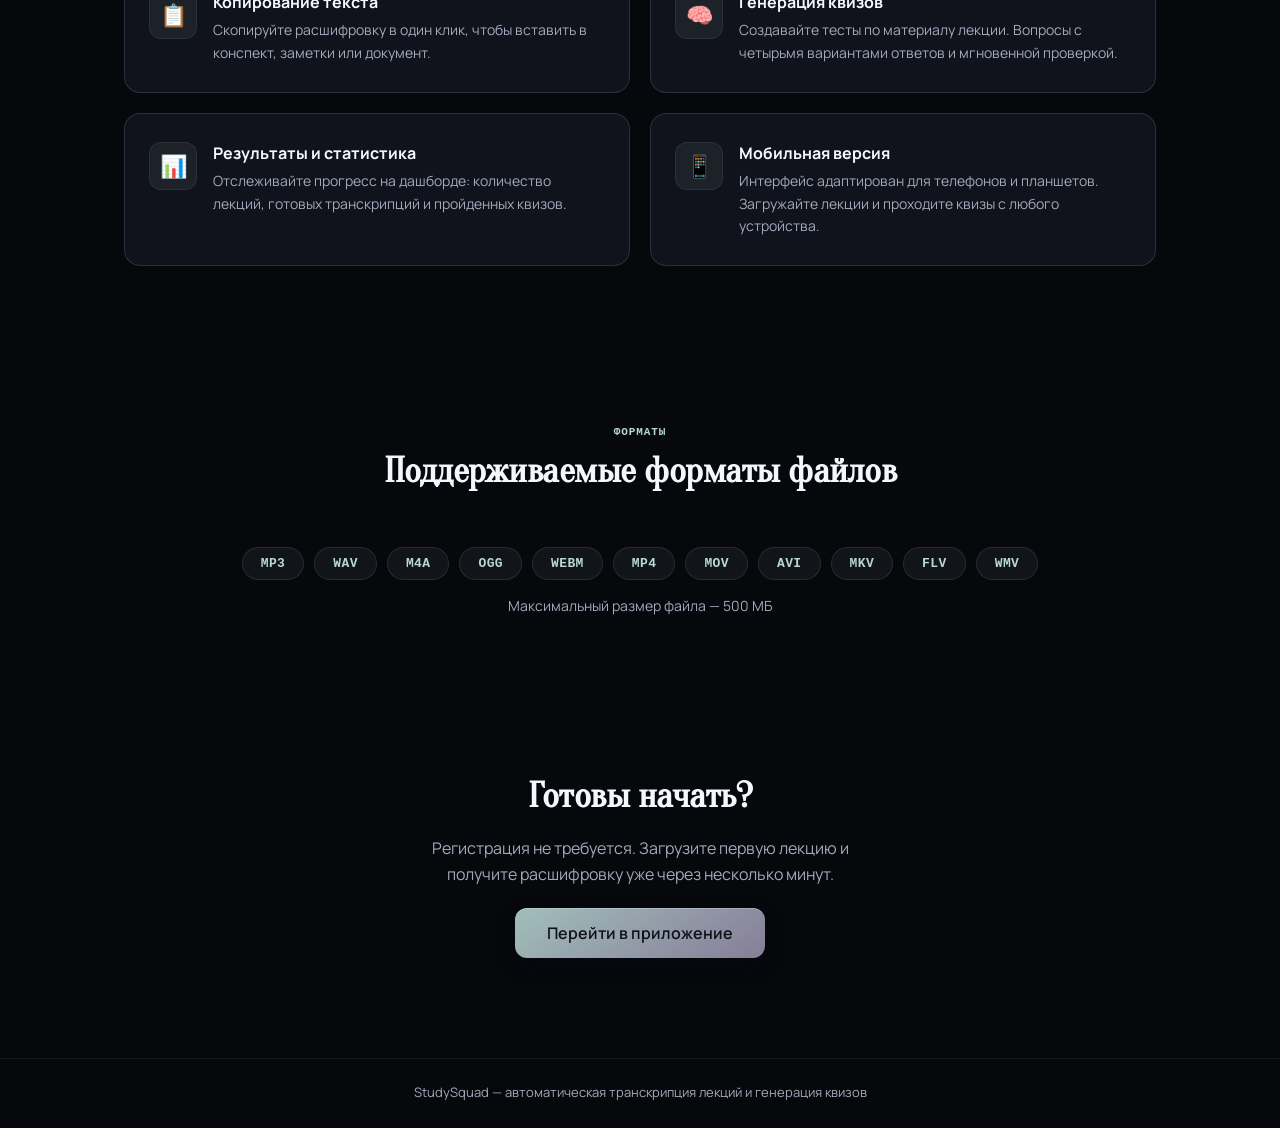
==== commit de47fef0: "ud upload video" ====
--- a/index.html
+++ b/index.html
@@ -217,19 +217,16 @@
       </div>
       <div class="steps">
         <div class="step-card">
-          <div class="step-num">1</div>
           <div class="step-icon">🎙️</div>
           <div class="step-title">Загрузите запись</div>
           <div class="step-desc">Перетащите файл или выберите его вручную. Поддерживаются аудио и видео форматы до 500 МБ. Укажите название лекции и предмет.</div>
         </div>
         <div class="step-card">
-          <div class="step-num">2</div>
           <div class="step-icon">📝</div>
           <div class="step-title">Получите транскрипцию</div>
           <div class="step-desc">Система автоматически распознает речь с помощью OpenAI Whisper и создаст текстовую расшифровку. Статус отображается в реальном времени на дашборде.</div>
         </div>
         <div class="step-card">
-          <div class="step-num">3</div>
           <div class="step-icon">🧠</div>
           <div class="step-title">Пройдите квиз</div>
           <div class="step-desc">На основе транскрипции GPT-4o-mini сгенерирует набор вопросов с вариантами ответов. Проходите квиз и проверяйте свои знания перед экзаменом.</div>
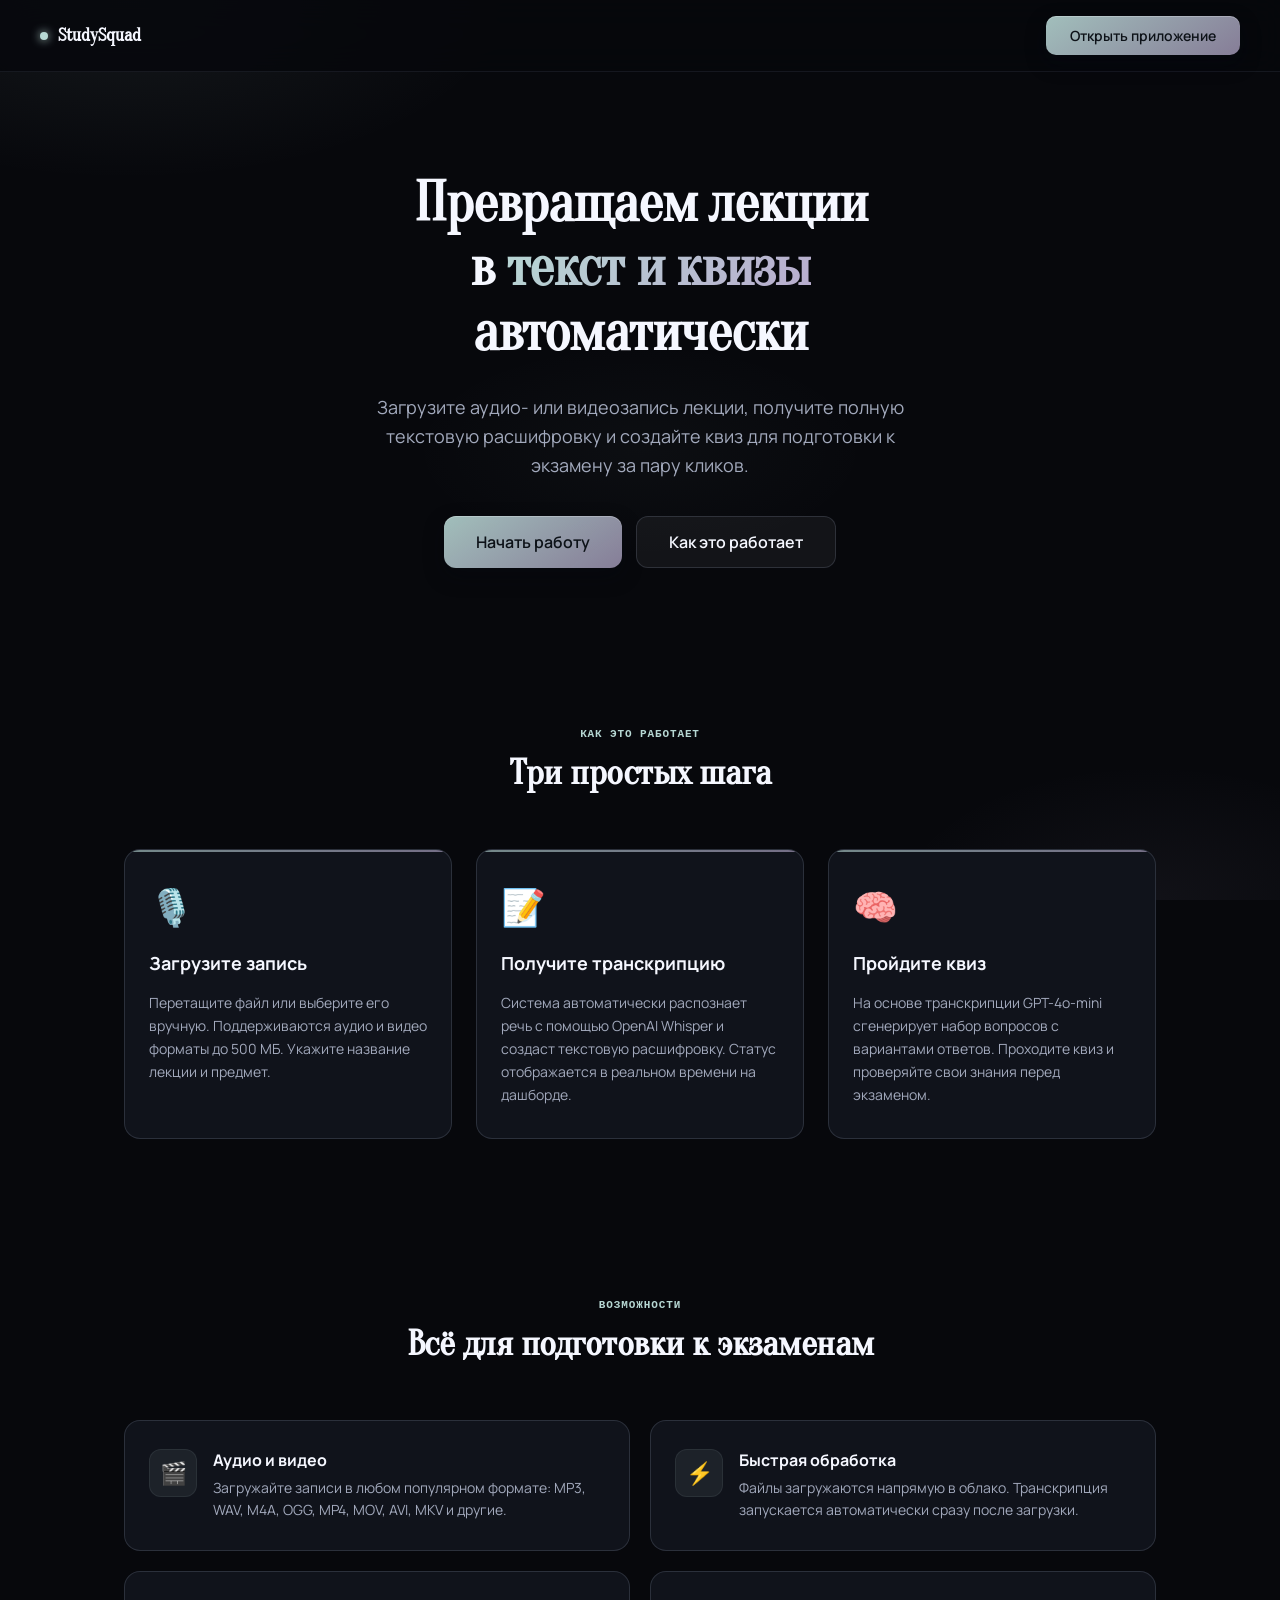
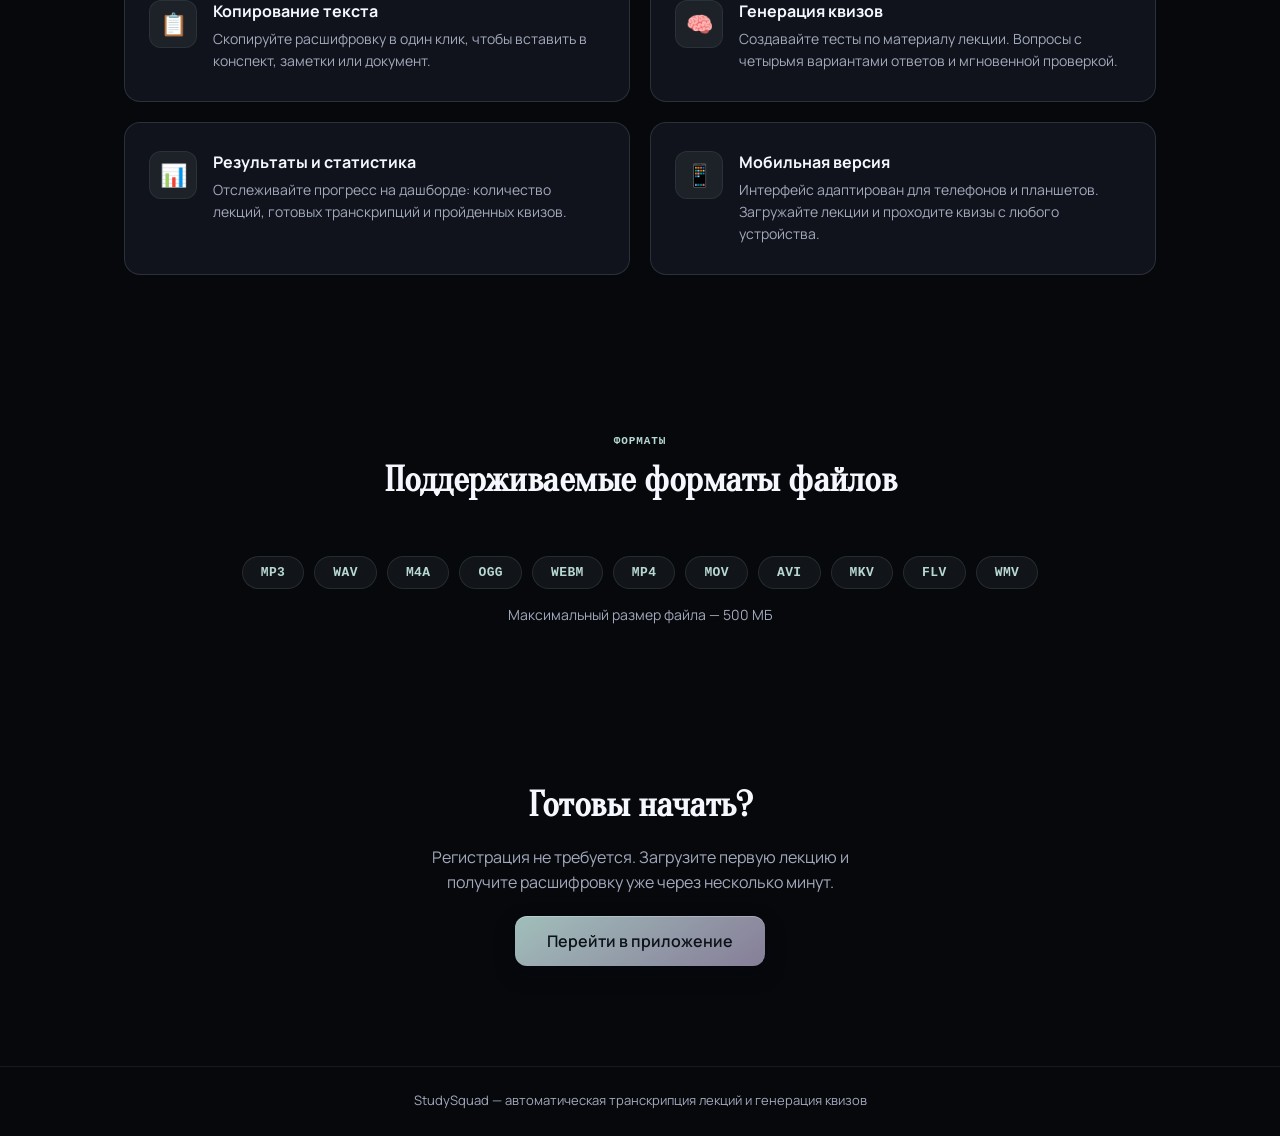
==== commit 04179beb: "ud upload video" ====
--- a/index.html
+++ b/index.html
@@ -200,8 +200,7 @@
 
     <!-- Hero -->
     <section class="hero">
-      <div class="hero-badge">Бесплатный сервис для студентов</div>
-      <h1 class="hero-title">Превращаем лекции в <span class="highlight">текст и квизы</span> автоматически</h1>
+      <h1 class="hero-title">Превращаем лекции<br>в <span class="highlight">текст и квизы</span><br>автоматически</h1>
       <p class="hero-sub">Загрузите аудио- или видеозапись лекции, получите полную текстовую расшифровку и создайте квиз для подготовки к экзамену за пару кликов.</p>
       <div class="hero-actions">
         <a href="dashboard.html" class="btn-hero btn-hero-primary">Начать работу</a>
